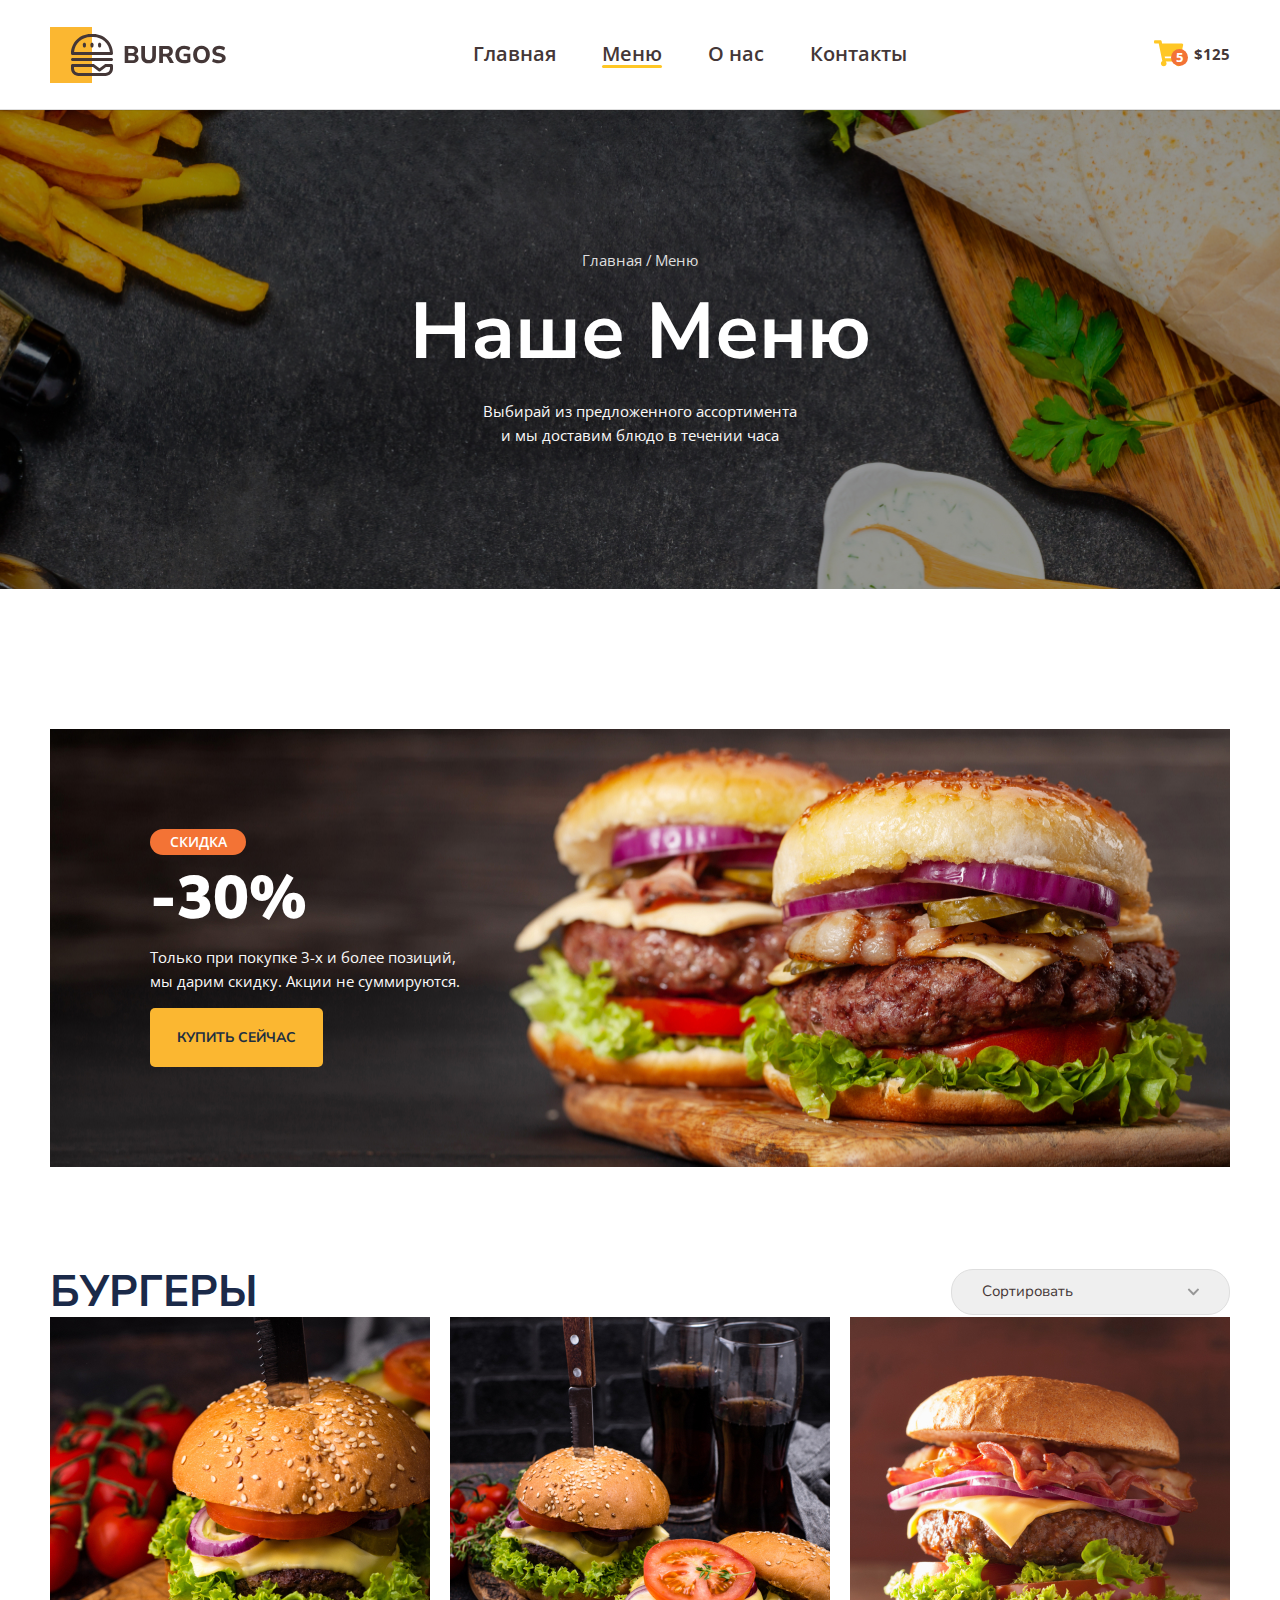
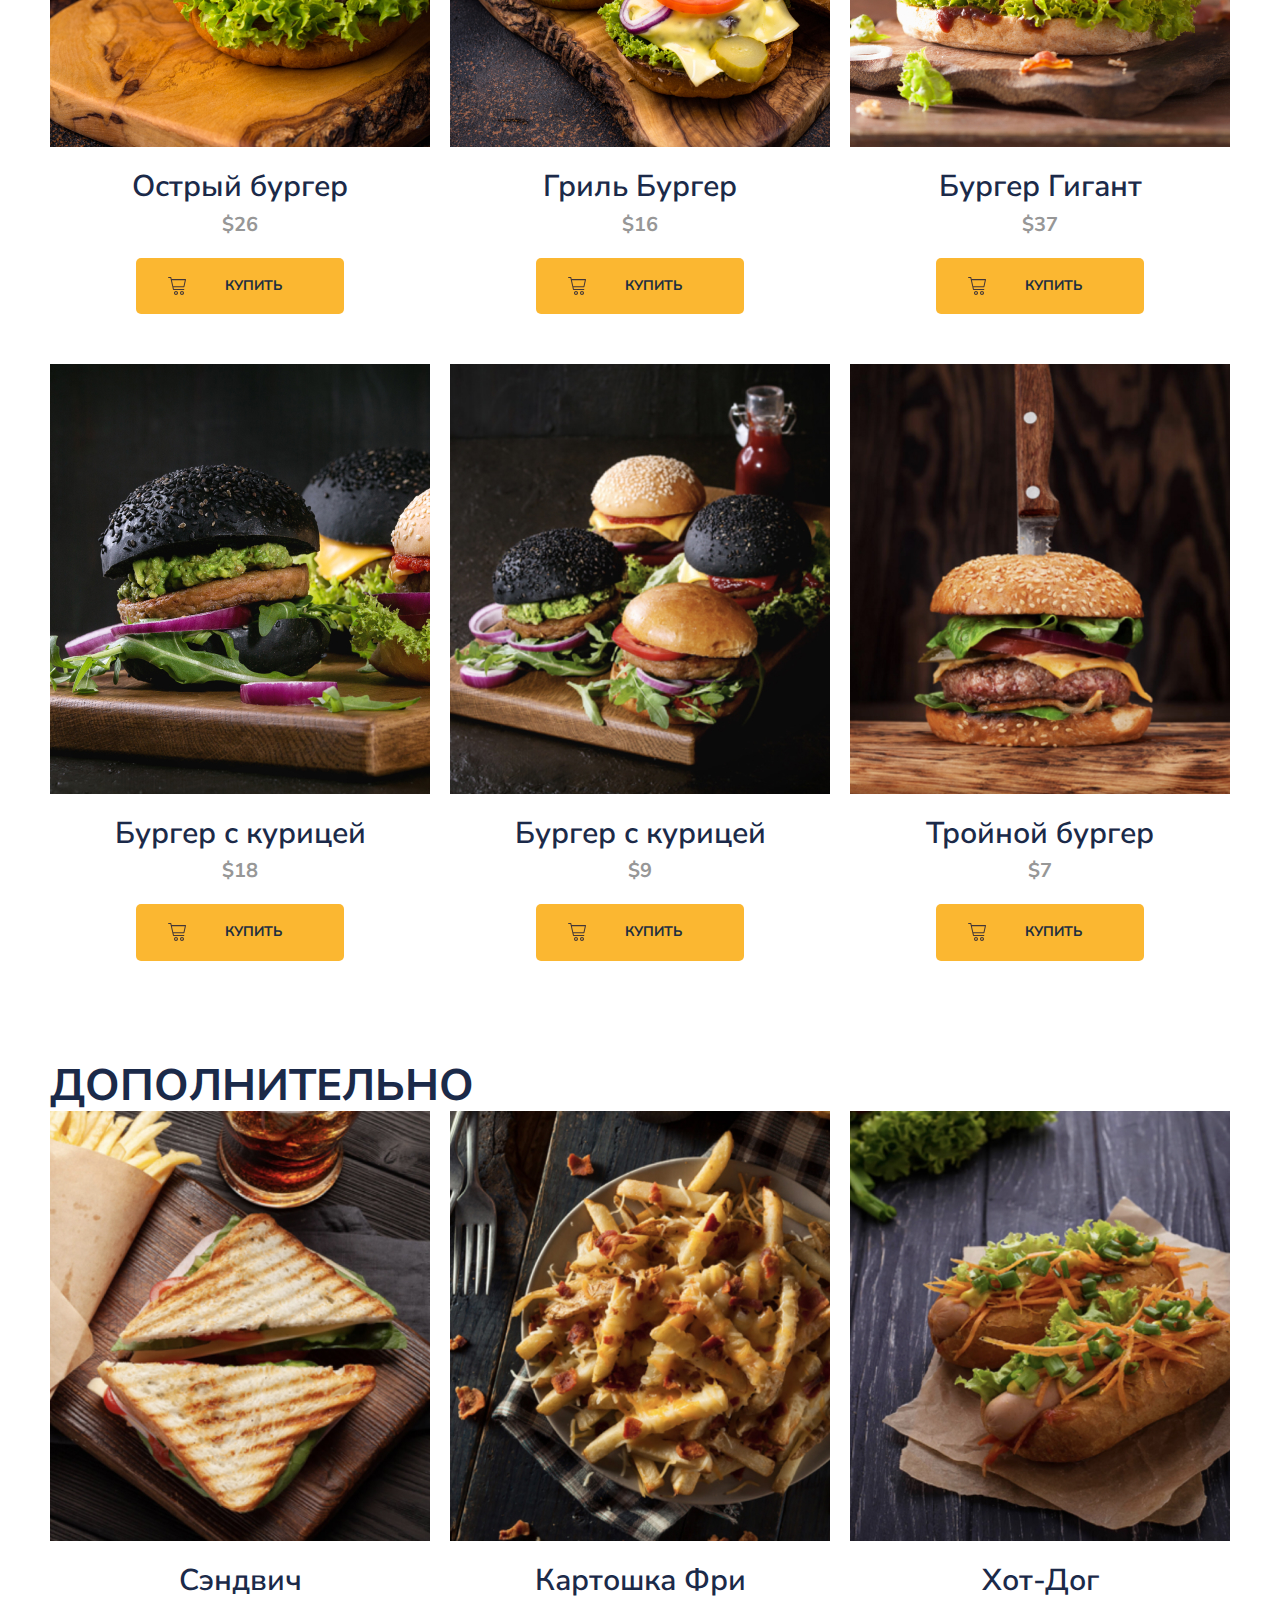
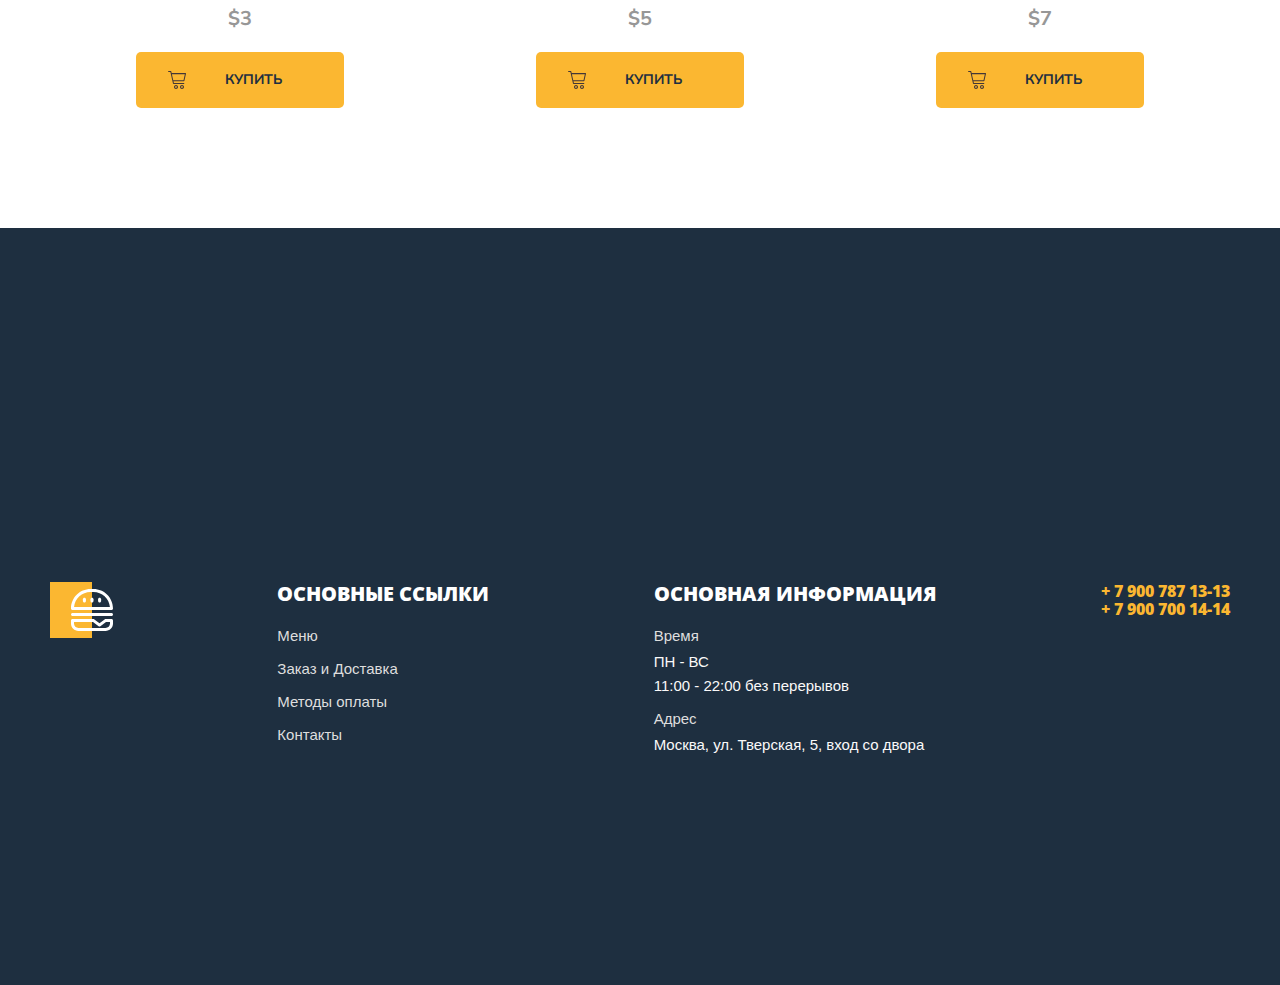
==== index.html @ e23ac965 "1" ====
<!DOCTYPE html>
<html lang="ru">
<head>
    <meta charset="UTF-8">
    <meta http-equiv="X-UA-Compatible" content="IE=edge">
    <meta name="viewport" content="width=kk, initial-scale=1.0">
        <title>Burger</title>
            <link rel="preconnect" href="https://fonts.googleapis.com">
            <link rel="preconnect" href="https://fonts.gstatic.com" crossorigin>
            <link href="https://fonts.googleapis.com/css2?family=Nunito+Sans:wght@600;700;800;900&family=Open+Sans:wght@400;600;700&display=swap" rel="stylesheet">
            <link rel="stylesheet" href="css/normalize.css">
            <link rel="stylesheet" href="css/main.css">
</head>
<body>
    <header>
        <div class="container">
            <div class="header">
                <a href="#" class="header-logo"></a>
                <nav>
                    <ul class="header-nav">
                        <li><a href="#">Главная</a></li>
                        <li><a href="#" class="active">Меню</a></li>
                        <li><a href="#">О нас</a></li>
                        <li><a href="#">Контакты</a></li>
                    </ul>
                </nav>
                <button type="button" class="button">
                    <span class="button-item">
                        <img src="img/cart.svg" alt="Корзина">
                        <span class="button-count">5</span>
                    </span>
                    <span class="button-text">$125</span>
                </button>
            </div>
        </div>
    </header>
    <div class="bg">
        <div class="container">
            <ul class="breadcrumbs">
                <li><a href="#">Главная</a></li>
                <li><a href="#">Меню</a></li>
             </ul>
             <h1 class="title">Наше Меню</h1>
             <p class="description">Выбирай из предложенного ассортимента и мы доставим блюдо в течении часа</p>
        </div>
    </div>
    <main>
        <div class="banner">
            <div class="container">
                <div class="banner-box">
                    <h2 class="banner-title"><span>скидка</span>
                        -30%</h2>
                    <P class=banner-text>Только при покупке 3-х и более позиций,<br> мы дарим скидку. Акции не суммируются.</P>
                    <a href="#" class=banner-link>купить сейчас</a>
                </div>
            </div>
        </div>
        <section class="menu">
            <div class="container">
                <div class="menu-header">
                    <h2 class="menu-title">Бургеры</h2>
                        <select class="menu-select">
                            <option value="">Сортировать</option>
                                <option value="up">По возрастанию</option>
                                    <option value="down">ПО убыванию</option>
                                                                      </select>
                 </div>    
                 <div class="menu-grid">
                     <div class="menu-grid-item">
                         <div class="menu-grid-cover">
                             <img src="img/menu/01.jpg" alt="Острый бургер">
                         </div>
                         <p class="menu-grid-title">Острый бургер</p>
                         <p class="menu-grid-price">$26</p>
                         <button type="button" class="menu-grid-btn">
                            <span class="menu-grid-icon"></span>
                            <span class="menu-grid-text">купить</span>
                         </button>
                     </div>
                     <div class="menu-grid-item">
                        <div class="menu-grid-cover">
                            <img src="img/menu/02.jpg" alt="Гриль Бургер">
                        </div>
                        <p class="menu-grid-title">Гриль Бургер</p>
                        <p class="menu-grid-price">$16</p>
                        <button type="button" class="menu-grid-btn">
                           <span class="menu-grid-icon"></span>
                           <span class="menu-grid-text">купить</span>
                        </button>
                    </div>
                    <div class="menu-grid-item">
                        <div class="menu-grid-cover">
                            <img src="img/menu/03.jpg" alt="Бургер Гигант">
                        </div>
                        <p class="menu-grid-title">Бургер Гигант</p>
                        <p class="menu-grid-price">$37</p>
                        <button type="button" class="menu-grid-btn">
                           <span class="menu-grid-icon"></span>
                           <span class="menu-grid-text">купить</span>
                        </button>
                    </div>
                    <div class="menu-grid-item">
                        <div class="menu-grid-cover">
                            <img src="img/menu/04.jpg" alt="Бургер с курицей">
                        </div>
                        <p class="menu-grid-title">Бургер с курицей</p>
                        <p class="menu-grid-price">$18</p>
                        <button type="button" class="menu-grid-btn">
                           <span class="menu-grid-icon"></span>
                           <span class="menu-grid-text">купить</span>
                        </button>
                    </div>
                    <div class="menu-grid-item">
                        <div class="menu-grid-cover">
                            <img src="img/menu/05.jpg" alt="Бургер с курицей">
                        </div>
                        <p class="menu-grid-title">Бургер с курицей</p>
                        <p class="menu-grid-price">$9</p>
                        <button type="button" class="menu-grid-btn">
                           <span class="menu-grid-icon"></span>
                           <span class="menu-grid-text">купить</span>
                        </button>
                    </div>
                    <div class="menu-grid-item">
                        <div class="menu-grid-cover">
                            <img src="img/menu/06.jpg" alt="Тройной бургер">
                        </div>
                        <p class="menu-grid-title">Тройной бургер</p>
                        <p class="menu-grid-price">$7</p>
                        <button type="button" class="menu-grid-btn">
                           <span class="menu-grid-icon"></span>
                           <span class="menu-grid-text">купить</span>
                        </button>
                    </div>
                 </div>
                 <div class="menu-header">
                    <h2 class="menu-title">Дополнительно</h2>
                 </div>    
                 <div class="menu-grid">
                    <div class="menu-grid-item">
                        <div class="menu-grid-cover">
                            <img src="img/menu/07.jpg" alt="Сэндвич">
                        </div>
                        <p class="menu-grid-title">Сэндвич</p>
                        <p class="menu-grid-price">$3</p>
                        <button type="button" class="menu-grid-btn">
                           <span class="menu-grid-icon"></span>
                           <span class="menu-grid-text">купить</span>
                        </button>
                    </div>
                    <div class="menu-grid-item">
                        <div class="menu-grid-cover">
                            <img src="img/menu/08.jpg" alt="Картошка Фри">
                        </div>
                        <p class="menu-grid-title">Картошка Фри</p>
                        <p class="menu-grid-price">$5</p>
                        <button type="button" class="menu-grid-btn">
                           <span class="menu-grid-icon"></span>
                           <span class="menu-grid-text">купить</span>
                        </button>
                    </div>
                    <div class="menu-grid-item">
                        <div class="menu-grid-cover">
                            <img src="img/menu/09.jpg" alt="Хот-Дог">
                        </div>
                        <p class="menu-grid-title">Хот-Дог</p>
                        <p class="menu-grid-price">$7</p>
                        <button type="button" class="menu-grid-btn">
                           <span class="menu-grid-icon"></span>
                           <span class="menu-grid-text">купить</span>
                        </button>
                    </div>
                 </div>
            </div>
        </section>
    </main>
    <footer class="footer">
        <div class="footer">
            <div class="container">
                <div class="footer-box">
                    <div class="item">
                        <img class="logo" src="img/logo-footer.svg" alt="Logo">
                    </div>
                    <div class="footer-item">
                        <h2>основные ссылки</h2>
                        <ul class="footer-list">
                            <li><a href="">Меню</a></li>
                            <li><a href="">Заказ и Доставка</a></li>
                            <li><a href="">Методы оплаты</a></li>
                            <li><a href="">Контакты</a></li>
                        </ul>
                    </div>
                    <div class="footer-item">
                       <h2>основная информация</h2>
                       <ul  class="footer-list">
                           <li>
                               <span>Время</span>
                                 ПН - ВС <br>
                                 11:00 - 22:00 без перерывов
                           </li>
                           <li>
                               <span>Адрес</span>
                               Москва, ул. Тверская, 5, вход со двора
                           </li>
                       </ul>
                   </div>
                   <div class="footer-tel">
                       <ul  class="footer-list">
                           <li>+ 7 900 787 13-13</li>
                           <li>+ 7 900 700 14-14</li>
                       </ul>
                   </div>
                </div>
                
           </div>
        </div>
    </footer>
   
</body>
</html>
---- css/main.css ----
body{
    font-family: 'Nunito Sans', sans-serif;
}
.container{
    max-width: 1180px;
    margin: 0 auto;
    padding-left: 15px;
    padding-right: 15px;
}
header{
    border-bottom: 1px solid #DEDEDE;
}
.header{
    font-family: 'Open Sans', sans-serif;
    display: flex;
    align-items: center;
    justify-content: space-between;
    padding-top: 26px;
    padding-bottom: 25px;
}   
.header-logo{
    display: block;
    background-image: url(../img/logo.svg);
    width: 176px;
    height: 56px;
    background-repeat: no-repeat;
    background-size: cover;
}
.header-nav{
    list-style-type: none;
    display: flex;
    padding-left: 0;
    gap: 46px;
}
.header-nav a{
    font-size: 20px;
    font-weight: 600;
    text-align: left;
    color: #443737;
    text-decoration: none;
}
.header-nav a:hover{
    color: #FFC725;
}
.header-nav a::after{
    content:'';
    width: 100%;
    height: 3px;
    border-radius: 1.5px;
    background-color:transparent;
    display: block;
}
.header-nav a.active::after{
    background-color:#FFC725;
}
.button{
    display: flex;
    align-items: center;    
    background-color: transparent;
    border: none;
    padding: 0;
    gap: 10px;
    cursor: pointer;
}
.button-item{
    position: relative;
}
.button-count{
    font-weight: 700;
    font-size: 13px;
    color: #FFFFFF;
    background-color:#F37335;  
    border-radius: 100%;
    position: absolute;
    width: 17px;
    height: 17px;
    text-align: center;
    line-height: 1.3;
    bottom: 4px;
    right: -4px;
}
.button-text{
    color: #443737;
    font-weight: 700;
    font-size: 15px;
}
.bg{
    text-align: center;
    color: #FFFFFF;
    background-image: url(../img/bg.jpg);
    background-size: cover;
    background-position: center center;
    padding: 142px 0;
    margin-bottom: 140px;
}
.breadcrumbs{
    padding-left: 0;
    margin-top: 0;
    list-style-type: none;
    display: flex;
    justify-content: center;
    gap: 7px;
}
.breadcrumbs a{
    color: #DEDEDE;
    font-size: 15px;
    font-family: 'Open Sans', sans-serif;
    text-decoration: none;
}
.breadcrumbs a:hover{
    color: #FFC725;
}
.breadcrumbs a::before{
    content: '/';
    position: relative;
    left: -3px;
    pointer-events: none;
    
}
.breadcrumbs a:hover::before{
    color: #DEDEDE;
}
.breadcrumbs li:first-child a::before{
    display: none;
}
.title{
    font-weight: 700;
    font-size: 79px;
    margin-top: 17px;
    margin-bottom: 21px;
}
.description{
    font-family: 'Open Sans', sans-serif;
    font-family: Open Sans;
    font-size: 15px;
    font-weight: 400;
    line-height: 1.6;
    color:#FAF9F9;
    max-width: 320px;
    margin: 0 auto;
}
.banner-box{
    background-image: url(../img/banner.jpg);
    background-repeat: no-repeat;
    background-size: cover;
    background-position: center center;
    text-align: left;
    padding: 100px 100px 120px;
    margin-bottom: 100px;
}
.banner-title span{
    font-size: 14px;
    font-weight: 600;
    text-transform: uppercase;
    font-family: 'Open Sans', sans-serif;
    background-color:#F37335;
    border-radius: 14px;
    text-align: center;
    padding: 5px 0px;
    display: block;
    max-width: 96px;
    text-align: center;
    margin-bottom: 9px;
}
.banner-title{
    color:#FFFFFF;
    font-weight: 900;
    font-size: 60px;
    margin-top: 0px;
    margin-bottom: 12px;
}
.banner-text{
    color:#FAF9F9;
    font-family: 'Open Sans', sans-serif;
    font-weight: 400px;
    font-size: 15px;
    line-height:1.6;
    margin-top: 0px;
    margin-bottom:35px;
}
.banner-link{
    color:#1E2F40;
    background-color:#FBB731;
    text-decoration: none;
    font-size: 14px;
    font-weight: 700;
    border-radius: 5px;
    padding: 20px 27px;
    text-transform: uppercase;
}
.menu-header{
    display: flex;
    align-items: center;
    justify-content: space-between;
}
.menu-title{
    font-family: Nunito Sans;
    font-size: 44px;
    font-weight: 700;
    text-transform: uppercase;
    color:#1B2A49;
    margin: 0;
}
.menu-select{
    border: 1px solid #DEDEDE;
    padding: 13px 30px;
    border-radius: 22px;
    color: #443737;
    font-size: 15px;
    appearance: none;
    flex-basis: 279px;
    background-image: url(../img/chevron-down.svg);
    background-size: 12.79px 7.75px;
    background-repeat: no-repeat;
    background-position: 89% center;
}
.menu-grid{
    display: grid;
    grid-template-columns: repeat(3,1fr);
    gap: 50px 20px;
    text-align: center;
    margin-bottom: 100px;
}
.menu-grid-cover{
    width: 100%;
    height: 430px;
    position: relative;
    overflow: hidden;
    margin-bottom: 23px;
}
.menu-grid-cover img{
    position: absolute;
    left: 50%;
    top: 50%;
    transform: translate(-50%,-50%);
    object-fit: cover;
    width: 100%;
    height: 430px;
}
.menu-grid-title{
    color:#1B2A49;
    font-size: 30px;
    font-weight: 600;
    text-align: center;
    margin: 0;
}
.menu-grid-price{
    color:#979797;
    font-size: 20px;
    font-weight: 700;
   margin-top: 8px;
   margin-bottom: 22px;
}
.menu-grid-btn{
    background-color: #FBB731;
    border-radius: 5px;
    padding: 10px 32px;
    border: none;
    display: flex;
    align-items: center;
    justify-content: center;
    margin: 0 auto;
    gap: 9px;
}
.menu-grid-icon{
    background-image: url(../img/cart-menu.svg);
    display: block;
    background-size: cover;
    background-repeat: no-repeat;
    width: 18px;
    height: 18px;    
}
.menu-grid-text{
    color: #1E2F40;
    font-size: 14px;
    font-weight: 700;
    text-transform: uppercase;
    padding: 10px 30px 10px 30px;
}
.footer{
    font-family: 'Open Sans', sans-serif;
    background: #1E2F40;
    color: #FFFFFF;
    padding-top: 117px;
    padding-bottom: 106px;
    margin-top: 120px;
}
.footer-box{
    display: flex;
    justify-content: space-between;
}
.logo{
    height: 56px;
    width: 63px;
}
.footer-item{
    flex:0 0 auto;
}
.footer-item h2{
    font-size: 20px;
    font-weight: 800;
    text-transform: uppercase;
    margin-bottom: 19px;
    margin-top: 0%;
}
.footer-item ul,
.footer-tel ul{
    list-style-type: none;
}
.footer-item li{
    margin-bottom: 9px;
    font-family: 'Lato', sans-serif;
    font-size: 15px;
    color:#FAF9F9;
    font-weight: 700px;
    line-height: 24px;
}
.footer-item a{
    color: #DEDEDE;
    text-decoration: none;
    font-weight: 400;
}
.footer-item span{
    color: #DEDEDE;
    display: block;
    font-weight: 400;
    margin-bottom: 2px;
}
.footer-tel ul{
    color: #FBB731;
    font-size: 2 0px;
    font-weight: 900;
    margin-top: 0%;
}
.footer-tel.li{
    margin-bottom: 12px;
}
.footer-list{
    padding: 0;
}
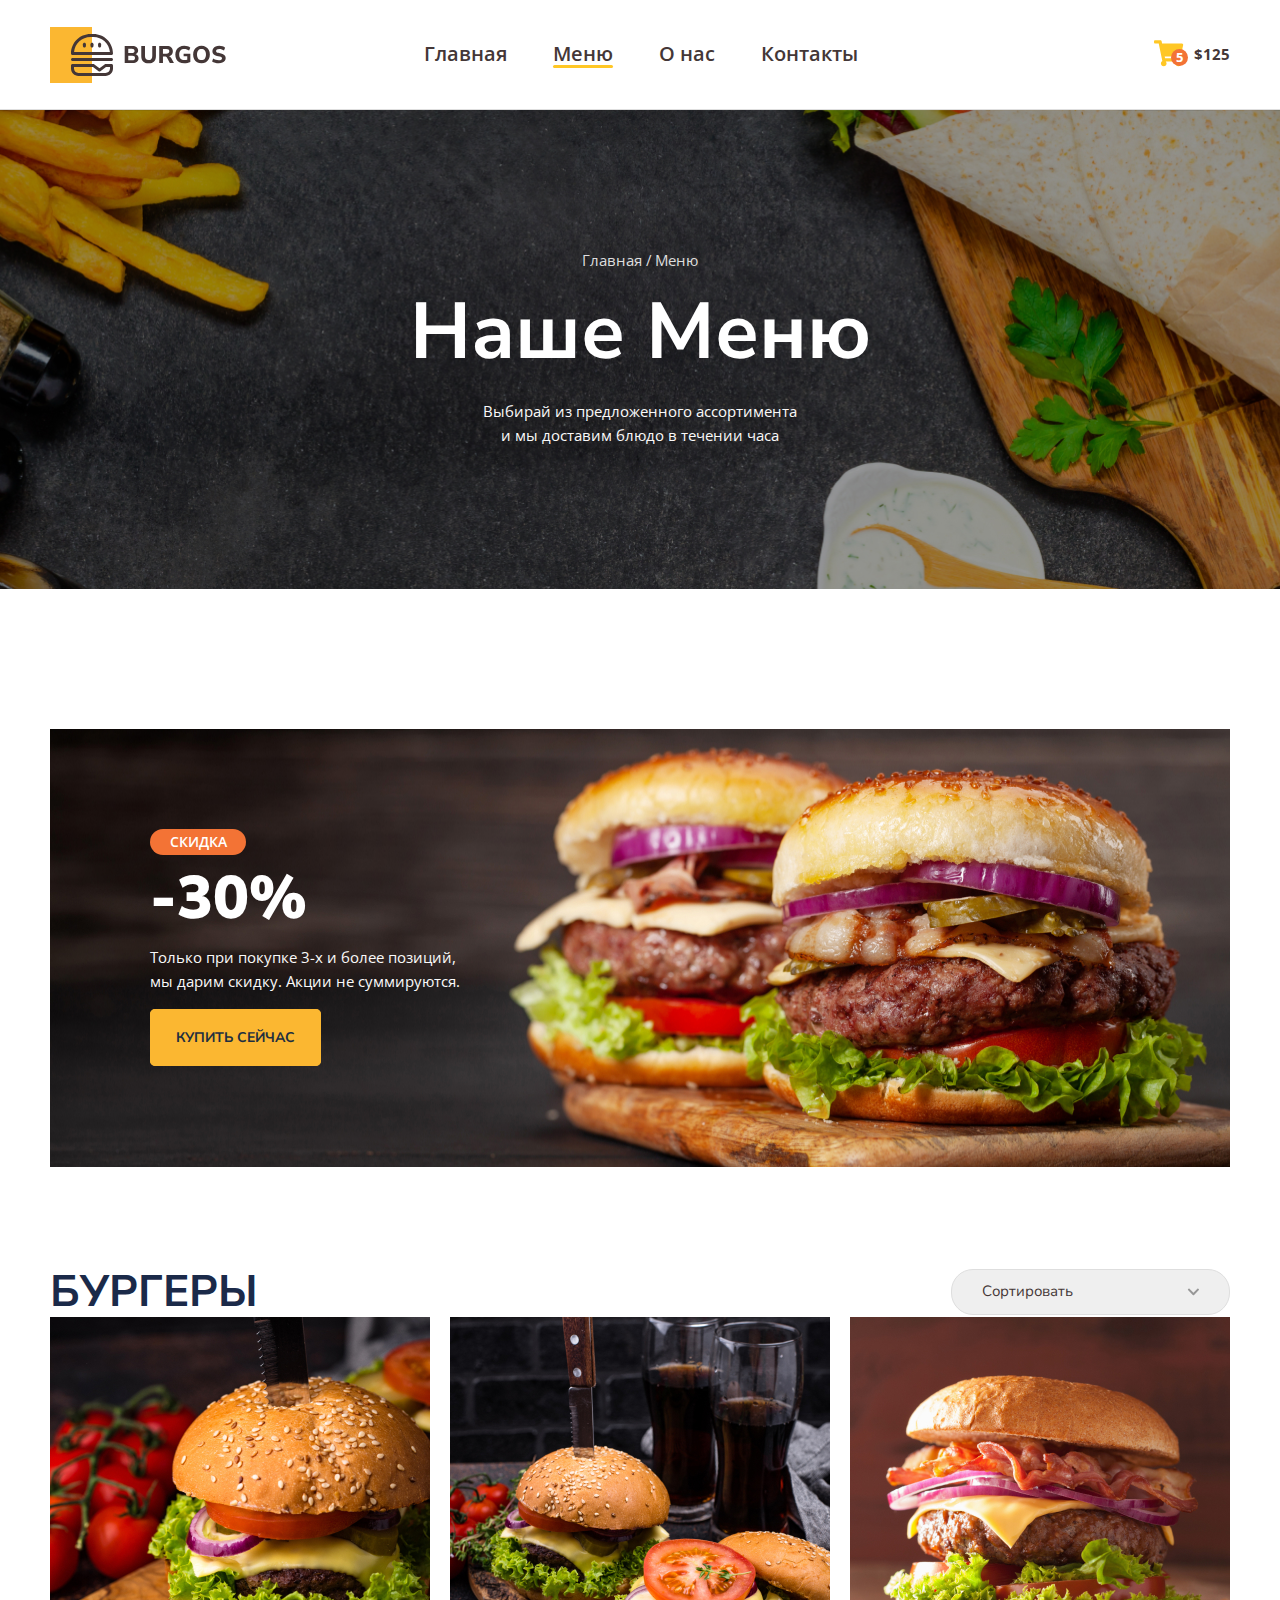
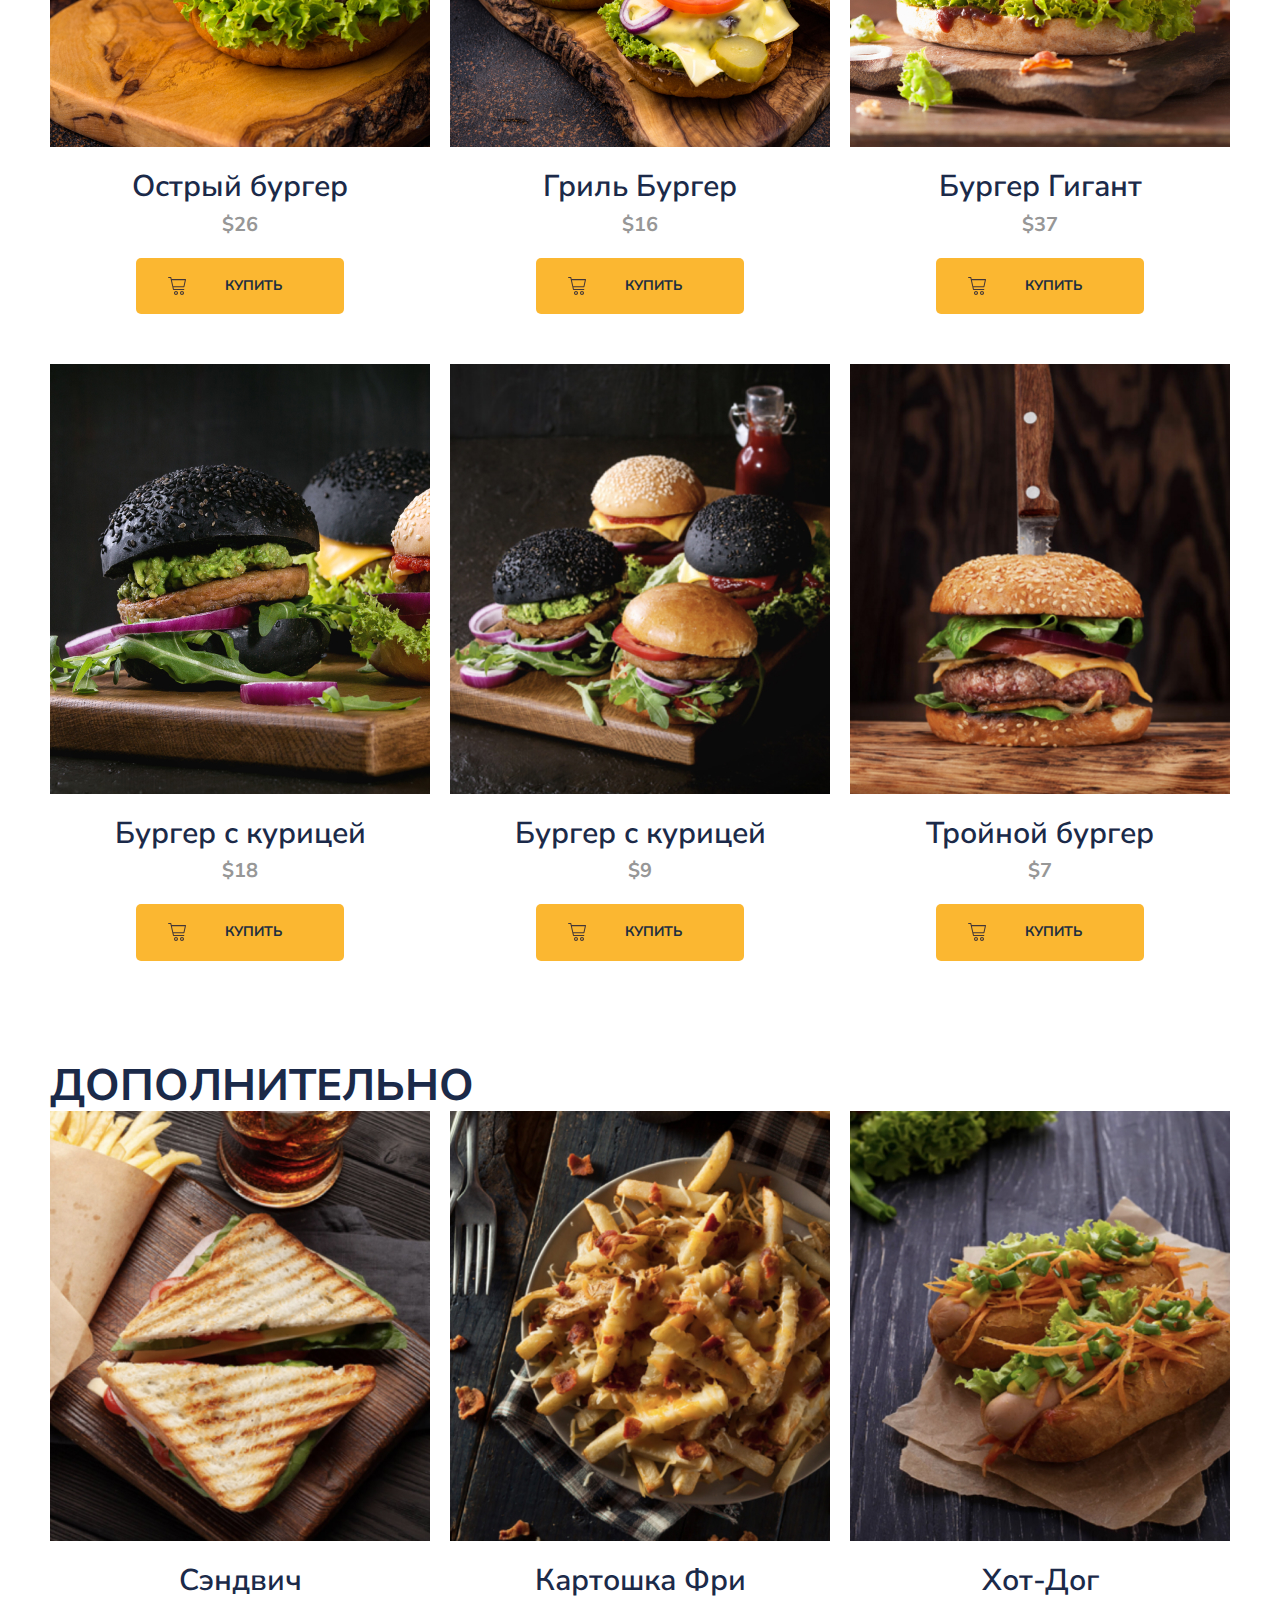
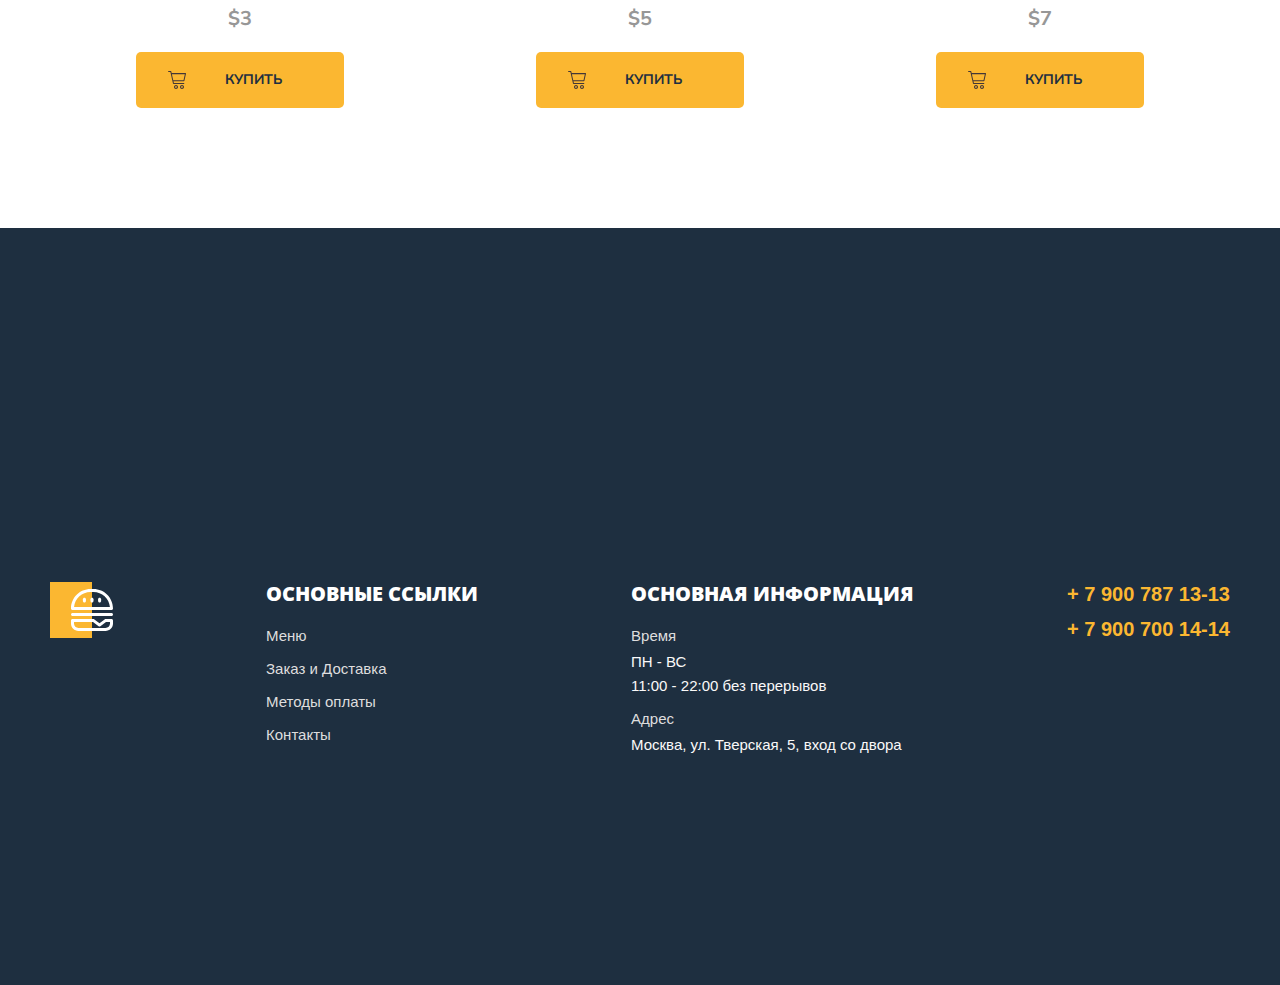
==== commit 0a4b0260: "add style" ====
--- a/index.html
+++ b/index.html
@@ -15,15 +15,17 @@
     <header>
         <div class="container">
             <div class="header">
-                <a href="#" class="header-logo"></a>
-                <nav>
-                    <ul class="header-nav">
-                        <li><a href="#">Главная</a></li>
-                        <li><a href="#" class="active">Меню</a></li>
-                        <li><a href="#">О нас</a></li>
-                        <li><a href="#">Контакты</a></li>
-                    </ul>
-                </nav>
+                <div class="header-item">
+                    <a href="#" class="header-logo"></a>
+                    <nav>
+                        <ul class="header-nav">
+                            <li><a href="#">Главная</a></li>
+                            <li><a href="#" class="active">Меню</a></li>
+                            <li><a href="#">О нас</a></li>
+                            <li><a href="#">Контакты</a></li>
+                        </ul>
+                    </nav>
+                </div>
                 <button type="button" class="button">
                     <span class="button-item">
                         <img src="img/cart.svg" alt="Корзина">
@@ -179,7 +181,7 @@
             <div class="container">
                 <div class="footer-box">
                     <div class="item">
-                        <img class="logo" src="img/logo-footer.svg" alt="Logo">
+                        <img class="footer-logo" src="img/logo-footer.svg" alt="Logo">
                     </div>
                     <div class="footer-item">
                         <h2>основные ссылки</h2>
@@ -205,9 +207,9 @@
                        </ul>
                    </div>
                    <div class="footer-tel">
-                       <ul  class="footer-list">
-                           <li>+ 7 900 787 13-13</li>
-                           <li>+ 7 900 700 14-14</li>
+                       <ul  class="footer-list footer-list-tel">
+                           <li><a href="+ 79007871313">+ 7 900 787 13-13</a></li>
+                           <li><a href="+ 79007001414">+ 7 900 700 14-14</a></li>
                        </ul>
                    </div>
                 </div>
--- a/css/main.css
+++ b/css/main.css
@@ -18,6 +18,12 @@
     padding-top: 26px;
     padding-bottom: 25px;
 }   
+.header-item{
+    display: flex;
+    align-items: center;
+    justify-content: space-between;
+    flex-basis: 68.5%;
+}
 .header-logo{
     display: block;
     background-image: url(../img/logo.svg);
@@ -185,9 +191,15 @@
     font-size: 14px;
     font-weight: 700;
     border-radius: 5px;
-    padding: 20px 27px;
-    text-transform: uppercase;
-}
+    padding: 18px 25px;
+    text-transform: uppercase;
+    border: 1px solid #FBB731;
+}
+.banner-link:hover{
+    background-color: transparent;
+    color: #FBB731;
+}
+
 .menu-header{
     display: flex;
     align-items: center;
@@ -262,6 +274,10 @@
     margin: 0 auto;
     gap: 9px;
 }
+.menu-grid-btn:hover{
+    background-color: #F37335;
+    cursor: pointer;
+}
 .menu-grid-icon{
     background-image: url(../img/cart-menu.svg);
     display: block;
@@ -289,7 +305,7 @@
     display: flex;
     justify-content: space-between;
 }
-.logo{
+.footer-logo{
     height: 56px;
     width: 63px;
 }
@@ -303,11 +319,7 @@
     margin-bottom: 19px;
     margin-top: 0%;
 }
-.footer-item ul,
-.footer-tel ul{
-    list-style-type: none;
-}
-.footer-item li{
+.footer-list li{
     margin-bottom: 9px;
     font-family: 'Lato', sans-serif;
     font-size: 15px;
@@ -315,26 +327,35 @@
     font-weight: 700px;
     line-height: 24px;
 }
-.footer-item a{
+.footer-list a{
     color: #DEDEDE;
     text-decoration: none;
     font-weight: 400;
 }
+.footer-list a:hover{
+    color: #FBB731;
+}
 .footer-item span{
     color: #DEDEDE;
     display: block;
     font-weight: 400;
     margin-bottom: 2px;
 }
-.footer-tel ul{
+.footer-list-tel{
+    margin-top: 0%;
+}
+.footer-list-tel.li{
+    margin-bottom: 12px;
+}
+.footer-list-tel a{
     color: #FBB731;
-    font-size: 2 0px;
+    font-size: 20px;
     font-weight: 900;
-    margin-top: 0%;
-}
-.footer-tel.li{
-    margin-bottom: 12px;
+}
+.footer-list-tel a:hover{
+    color: #FFFFFF;
 }
 .footer-list{
-    padding: 0;
+    padding-left: 0;
+    list-style: none;
 }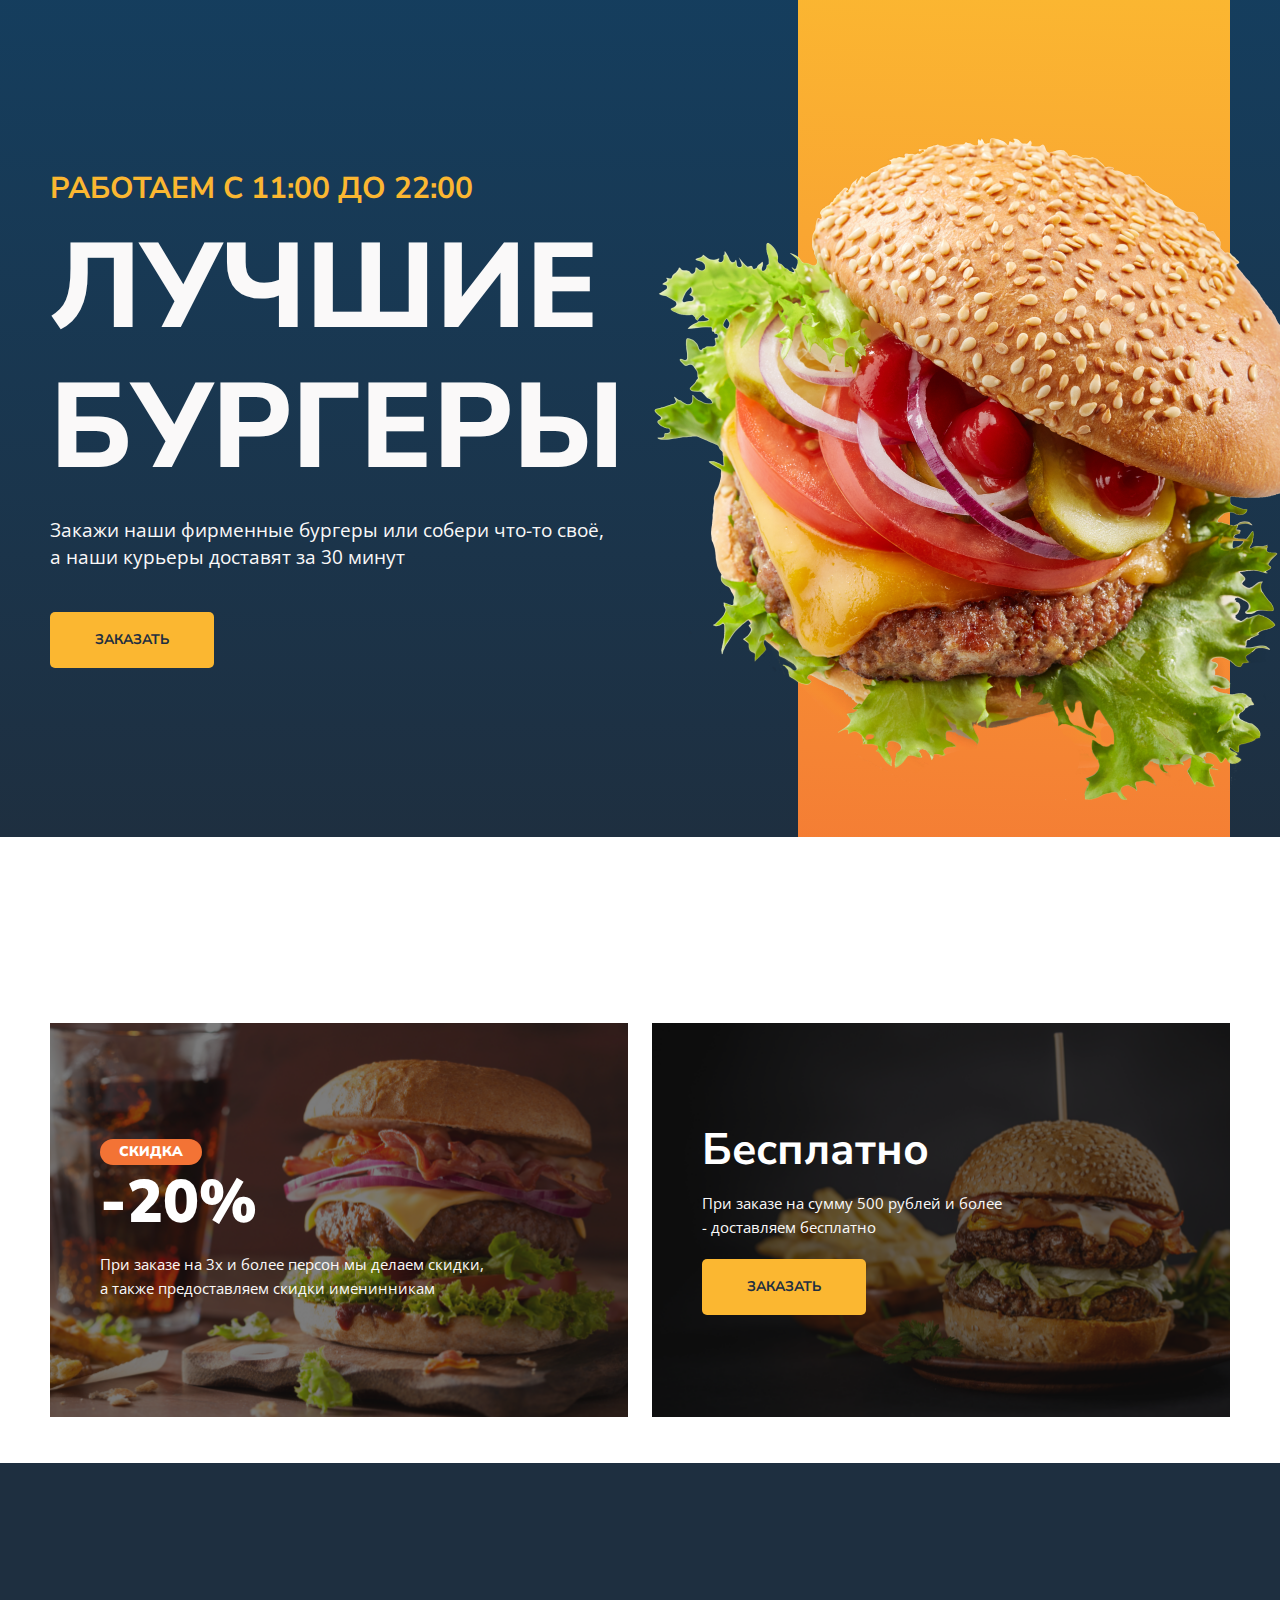
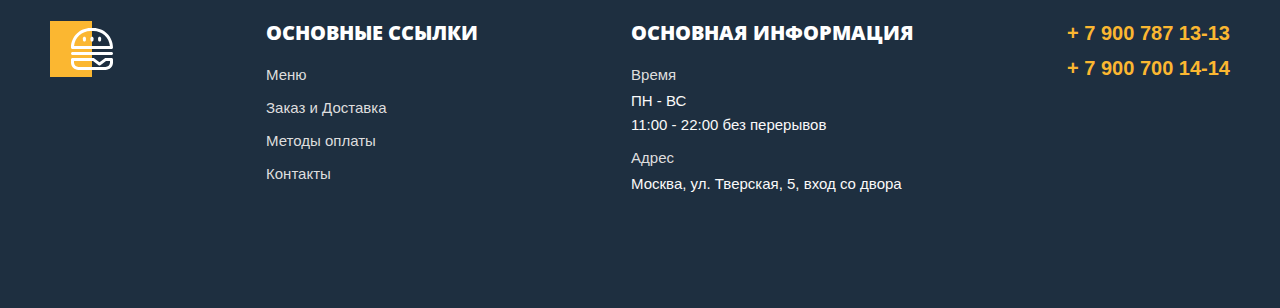
==== commit 2f437d96: "add main page" ====
--- a/index.html
+++ b/index.html
@@ -3,220 +3,85 @@
 <head>
     <meta charset="UTF-8">
     <meta http-equiv="X-UA-Compatible" content="IE=edge">
-    <meta name="viewport" content="width=kk, initial-scale=1.0">
-        <title>Burger</title>
-            <link rel="preconnect" href="https://fonts.googleapis.com">
-            <link rel="preconnect" href="https://fonts.gstatic.com" crossorigin>
-            <link href="https://fonts.googleapis.com/css2?family=Nunito+Sans:wght@600;700;800;900&family=Open+Sans:wght@400;600;700&display=swap" rel="stylesheet">
-            <link rel="stylesheet" href="css/normalize.css">
-            <link rel="stylesheet" href="css/main.css">
+    <meta name="viewport" content="width=device-width, initial-scale=1.0">
+    <title>Document</title>
+    <link rel="preconnect" href="https://fonts.googleapis.com">
+    <link rel="preconnect" href="https://fonts.gstatic.com" crossorigin>
+    <link href="https://fonts.googleapis.com/css2?family=Nunito+Sans:wght@600;700;800;900&family=Open+Sans:wght@400;600;700&display=swap" rel="stylesheet">
+    <link rel="stylesheet" href="css/normalize.css">
+    <link rel="stylesheet" href="css/main.css">
 </head>
 <body>
-    <header>
+ <div class="main">
+     <div class="wrapper">
+         <div class="content">
+             <h1 class="content-title">
+                 <span>работаем с 11:00 до 22:00</span>
+                 Лучшие бургеры
+            </h1>
+            <p class="content-text">Закажи наши фирменные бургеры или собери что-то своё,<br>а&nbsp;наши курьеры доставят за&nbsp;30&nbsp;минут</p>
+            <a class="content-link" href="menu.html">заказать</a>
+         </div>
+         <div class="visual">
+             <div class="visual-bg"></div>
+             <img src="img/burger.png" alt="burger">
+         </div>
+     </div>
+ </div>
+ <div class="promo">
+     <div class="wrapper">
+         <div class="promo-left">
+             <p class="sale">Скидка</p>
+             <p class="cost">-20%</p>
+             <p class="promo-description">При заказе на 3х и более персон мы делаем скидки,<br>а также предоставляем скидки именинникам</p>
+         </div>
+         <div class="promo-right">
+             <p class="free">Бесплатно</p>
+             <p class="promo-description">При заказе на сумму 500 рублей и более<br>- доставляем бесплатно</p>
+             <a href="menu.html">заказать</a>
+         </div>
+     </div>
+ </div>
+ <footer class="footer">
+    <div class="footer">
         <div class="container">
-            <div class="header">
-                <div class="header-item">
-                    <a href="#" class="header-logo"></a>
-                    <nav>
-                        <ul class="header-nav">
-                            <li><a href="#">Главная</a></li>
-                            <li><a href="#" class="active">Меню</a></li>
-                            <li><a href="#">О нас</a></li>
-                            <li><a href="#">Контакты</a></li>
-                        </ul>
-                    </nav>
+            <div class="footer-box">
+                <div class="item">
+                    <img class="footer-logo" src="img/logo-footer.svg" alt="Logo">
                 </div>
-                <button type="button" class="button">
-                    <span class="button-item">
-                        <img src="img/cart.svg" alt="Корзина">
-                        <span class="button-count">5</span>
-                    </span>
-                    <span class="button-text">$125</span>
-                </button>
+                <div class="footer-item">
+                    <h2>основные ссылки</h2>
+                    <ul class="footer-list">
+                        <li><a href="menu.html">Меню</a></li>
+                        <li><a href="#">Заказ и Доставка</a></li>
+                        <li><a href="#">Методы оплаты</a></li>
+                        <li><a href="#">Контакты</a></li>
+                    </ul>
+                </div>
+                <div class="footer-item">
+                   <h2>основная информация</h2>
+                   <ul  class="footer-list">
+                       <li>
+                           <span>Время</span>
+                             ПН - ВС <br>
+                             11:00 - 22:00 без перерывов
+                       </li>
+                       <li>
+                           <span>Адрес</span>
+                           Москва, ул. Тверская, 5, вход со двора
+                       </li>
+                   </ul>
+               </div>
+               <div class="footer-tel">
+                   <ul  class="footer-list footer-list-tel">
+                       <li><a href="+ 79007871313">+ 7 900 787 13-13</a></li>
+                       <li><a href="+ 79007001414">+ 7 900 700 14-14</a></li>
+                   </ul>
+               </div>
             </div>
-        </div>
-    </header>
-    <div class="bg">
-        <div class="container">
-            <ul class="breadcrumbs">
-                <li><a href="#">Главная</a></li>
-                <li><a href="#">Меню</a></li>
-             </ul>
-             <h1 class="title">Наше Меню</h1>
-             <p class="description">Выбирай из предложенного ассортимента и мы доставим блюдо в течении часа</p>
-        </div>
+            
+       </div>
     </div>
-    <main>
-        <div class="banner">
-            <div class="container">
-                <div class="banner-box">
-                    <h2 class="banner-title"><span>скидка</span>
-                        -30%</h2>
-                    <P class=banner-text>Только при покупке 3-х и более позиций,<br> мы дарим скидку. Акции не суммируются.</P>
-                    <a href="#" class=banner-link>купить сейчас</a>
-                </div>
-            </div>
-        </div>
-        <section class="menu">
-            <div class="container">
-                <div class="menu-header">
-                    <h2 class="menu-title">Бургеры</h2>
-                        <select class="menu-select">
-                            <option value="">Сортировать</option>
-                                <option value="up">По возрастанию</option>
-                                    <option value="down">ПО убыванию</option>
-                                                                      </select>
-                 </div>    
-                 <div class="menu-grid">
-                     <div class="menu-grid-item">
-                         <div class="menu-grid-cover">
-                             <img src="img/menu/01.jpg" alt="Острый бургер">
-                         </div>
-                         <p class="menu-grid-title">Острый бургер</p>
-                         <p class="menu-grid-price">$26</p>
-                         <button type="button" class="menu-grid-btn">
-                            <span class="menu-grid-icon"></span>
-                            <span class="menu-grid-text">купить</span>
-                         </button>
-                     </div>
-                     <div class="menu-grid-item">
-                        <div class="menu-grid-cover">
-                            <img src="img/menu/02.jpg" alt="Гриль Бургер">
-                        </div>
-                        <p class="menu-grid-title">Гриль Бургер</p>
-                        <p class="menu-grid-price">$16</p>
-                        <button type="button" class="menu-grid-btn">
-                           <span class="menu-grid-icon"></span>
-                           <span class="menu-grid-text">купить</span>
-                        </button>
-                    </div>
-                    <div class="menu-grid-item">
-                        <div class="menu-grid-cover">
-                            <img src="img/menu/03.jpg" alt="Бургер Гигант">
-                        </div>
-                        <p class="menu-grid-title">Бургер Гигант</p>
-                        <p class="menu-grid-price">$37</p>
-                        <button type="button" class="menu-grid-btn">
-                           <span class="menu-grid-icon"></span>
-                           <span class="menu-grid-text">купить</span>
-                        </button>
-                    </div>
-                    <div class="menu-grid-item">
-                        <div class="menu-grid-cover">
-                            <img src="img/menu/04.jpg" alt="Бургер с курицей">
-                        </div>
-                        <p class="menu-grid-title">Бургер с курицей</p>
-                        <p class="menu-grid-price">$18</p>
-                        <button type="button" class="menu-grid-btn">
-                           <span class="menu-grid-icon"></span>
-                           <span class="menu-grid-text">купить</span>
-                        </button>
-                    </div>
-                    <div class="menu-grid-item">
-                        <div class="menu-grid-cover">
-                            <img src="img/menu/05.jpg" alt="Бургер с курицей">
-                        </div>
-                        <p class="menu-grid-title">Бургер с курицей</p>
-                        <p class="menu-grid-price">$9</p>
-                        <button type="button" class="menu-grid-btn">
-                           <span class="menu-grid-icon"></span>
-                           <span class="menu-grid-text">купить</span>
-                        </button>
-                    </div>
-                    <div class="menu-grid-item">
-                        <div class="menu-grid-cover">
-                            <img src="img/menu/06.jpg" alt="Тройной бургер">
-                        </div>
-                        <p class="menu-grid-title">Тройной бургер</p>
-                        <p class="menu-grid-price">$7</p>
-                        <button type="button" class="menu-grid-btn">
-                           <span class="menu-grid-icon"></span>
-                           <span class="menu-grid-text">купить</span>
-                        </button>
-                    </div>
-                 </div>
-                 <div class="menu-header">
-                    <h2 class="menu-title">Дополнительно</h2>
-                 </div>    
-                 <div class="menu-grid">
-                    <div class="menu-grid-item">
-                        <div class="menu-grid-cover">
-                            <img src="img/menu/07.jpg" alt="Сэндвич">
-                        </div>
-                        <p class="menu-grid-title">Сэндвич</p>
-                        <p class="menu-grid-price">$3</p>
-                        <button type="button" class="menu-grid-btn">
-                           <span class="menu-grid-icon"></span>
-                           <span class="menu-grid-text">купить</span>
-                        </button>
-                    </div>
-                    <div class="menu-grid-item">
-                        <div class="menu-grid-cover">
-                            <img src="img/menu/08.jpg" alt="Картошка Фри">
-                        </div>
-                        <p class="menu-grid-title">Картошка Фри</p>
-                        <p class="menu-grid-price">$5</p>
-                        <button type="button" class="menu-grid-btn">
-                           <span class="menu-grid-icon"></span>
-                           <span class="menu-grid-text">купить</span>
-                        </button>
-                    </div>
-                    <div class="menu-grid-item">
-                        <div class="menu-grid-cover">
-                            <img src="img/menu/09.jpg" alt="Хот-Дог">
-                        </div>
-                        <p class="menu-grid-title">Хот-Дог</p>
-                        <p class="menu-grid-price">$7</p>
-                        <button type="button" class="menu-grid-btn">
-                           <span class="menu-grid-icon"></span>
-                           <span class="menu-grid-text">купить</span>
-                        </button>
-                    </div>
-                 </div>
-            </div>
-        </section>
-    </main>
-    <footer class="footer">
-        <div class="footer">
-            <div class="container">
-                <div class="footer-box">
-                    <div class="item">
-                        <img class="footer-logo" src="img/logo-footer.svg" alt="Logo">
-                    </div>
-                    <div class="footer-item">
-                        <h2>основные ссылки</h2>
-                        <ul class="footer-list">
-                            <li><a href="">Меню</a></li>
-                            <li><a href="">Заказ и Доставка</a></li>
-                            <li><a href="">Методы оплаты</a></li>
-                            <li><a href="">Контакты</a></li>
-                        </ul>
-                    </div>
-                    <div class="footer-item">
-                       <h2>основная информация</h2>
-                       <ul  class="footer-list">
-                           <li>
-                               <span>Время</span>
-                                 ПН - ВС <br>
-                                 11:00 - 22:00 без перерывов
-                           </li>
-                           <li>
-                               <span>Адрес</span>
-                               Москва, ул. Тверская, 5, вход со двора
-                           </li>
-                       </ul>
-                   </div>
-                   <div class="footer-tel">
-                       <ul  class="footer-list footer-list-tel">
-                           <li><a href="+ 79007871313">+ 7 900 787 13-13</a></li>
-                           <li><a href="+ 79007001414">+ 7 900 700 14-14</a></li>
-                       </ul>
-                   </div>
-                </div>
-                
-           </div>
-        </div>
-    </footer>
-   
+</footer>
 </body>
 </html>--- a/css/main.css
+++ b/css/main.css
@@ -1,3 +1,4 @@
+/* Style menu */
 body{
     font-family: 'Nunito Sans', sans-serif;
 }
@@ -204,6 +205,7 @@
     display: flex;
     align-items: center;
     justify-content: space-between;
+    margin-bottom: 39px;
 }
 .menu-title{
     font-family: Nunito Sans;
@@ -231,7 +233,7 @@
     grid-template-columns: repeat(3,1fr);
     gap: 50px 20px;
     text-align: center;
-    margin-bottom: 100px;
+    margin-bottom: 98px;
 }
 .menu-grid-cover{
     width: 100%;
@@ -273,6 +275,8 @@
     justify-content: center;
     margin: 0 auto;
     gap: 9px;
+    height: 40px;
+    width: 152px;
 }
 .menu-grid-btn:hover{
     background-color: #F37335;
@@ -291,15 +295,13 @@
     font-size: 14px;
     font-weight: 700;
     text-transform: uppercase;
-    padding: 10px 30px 10px 30px;
 }
 .footer{
     font-family: 'Open Sans', sans-serif;
     background: #1E2F40;
     color: #FFFFFF;
-    padding-top: 117px;
-    padding-bottom: 106px;
-    margin-top: 120px;
+    padding-top: 79px;
+    padding-bottom: 48px;
 }
 .footer-box{
     display: flex;
@@ -358,4 +360,131 @@
 .footer-list{
     padding-left: 0;
     list-style: none;
+}
+/*Style index*/
+.main{
+    background: linear-gradient(180deg, #0C4C7B -100%, #1E2F40 100%);
+
+}
+.wrapper{
+    max-width: 1180px;
+    margin: 0 auto;
+    display: flex;
+    justify-content: space-between;
+}
+.content{
+    color:#FAF9F9;
+    flex:0 0 580px;
+    padding-top: 170px;
+    padding-bottom: 169px;
+}
+.content-title{
+    font-size: 120px;
+    font-weight: 800;
+    text-transform: uppercase;
+    line-height: 140px;
+    margin-top: 0;
+    margin-bottom: 0;
+}
+.content-title span{
+    color:#FBB731;
+    font-size: 30px;
+    font-weight: 700;
+    line-height: 38px;
+    display: block;
+    margin-bottom: 10px;
+}
+.content-text{
+    font-family: 'Open Sans', sans-serif;
+    font-size: 19px;
+    line-height: 1.4;
+    margin-bottom: 42px;
+}
+.content-link,
+.promo a{
+    color:#1E2F40;
+    background-color:#FBB731;
+    border-radius: 5px;
+    text-decoration: none;
+    padding: 20px 45px;
+    display: inline-block;
+    text-transform: uppercase;
+    font-size: 14px;
+    font-weight: 700;
+}
+.visual{
+    flex-grow: 1;
+    display: flex;
+    justify-content: flex-end;
+    position: relative;
+}
+.visual-bg{
+    height: 100%;
+    width: 432px;
+    background: linear-gradient(2.42deg, #F37335 -19.6%, #FBB731 100.79%, #FDC830 100.79%);
+}
+.main img{
+    width: 829px;
+    position: absolute;
+    right: -168px;
+}
+.promo{
+    padding-top: 186px;
+    padding-bottom: 46px;
+}
+.promo-left,
+.promo-right{
+    flex: 0 0 49%;
+    color: white;
+    box-sizing: border-box;
+    background-repeat: no-repeat;
+    background-size: cover;
+    background-position: center;
+}
+.promo-left{
+    background-image: url(../img/promo-left.png);
+    padding: 116px 50px;
+}    
+.promo-right{
+    background-image: url(../img/promo-right.png);
+    padding: 102px 50px;
+}  
+.sale{
+    font-size: 14px;
+    font-weight: 900;
+    background: #F37335;
+    padding: 5px 19px;
+    border-radius: 14px;
+    display: inline-block;
+    text-transform: uppercase;
+    margin-bottom: 3px;
+    margin-top: 0;
+}
+.cost{
+    font-size: 60px;
+    font-weight: 900;
+    margin-bottom: 8px;
+    margin-top: 0;
+}
+.promo-description{
+    font-size: 15px;
+    font-weight: 400;
+    font-family: 'Open Sans',sans-serif;
+    color: #FAF9F9;
+    line-height: 24px;
+    margin-bottom: 0;
+
+}
+.promo-left .promo-description{
+    max-width: 392px;
+}
+.promo-right .promo-description{
+    max-width: 300px;
+    margin-bottom: 20px;
+}
+.free{
+    font-size: 44px;
+    font-weight: 700;
+    margin-bottom: 10px;
+    margin-top: 0;
 }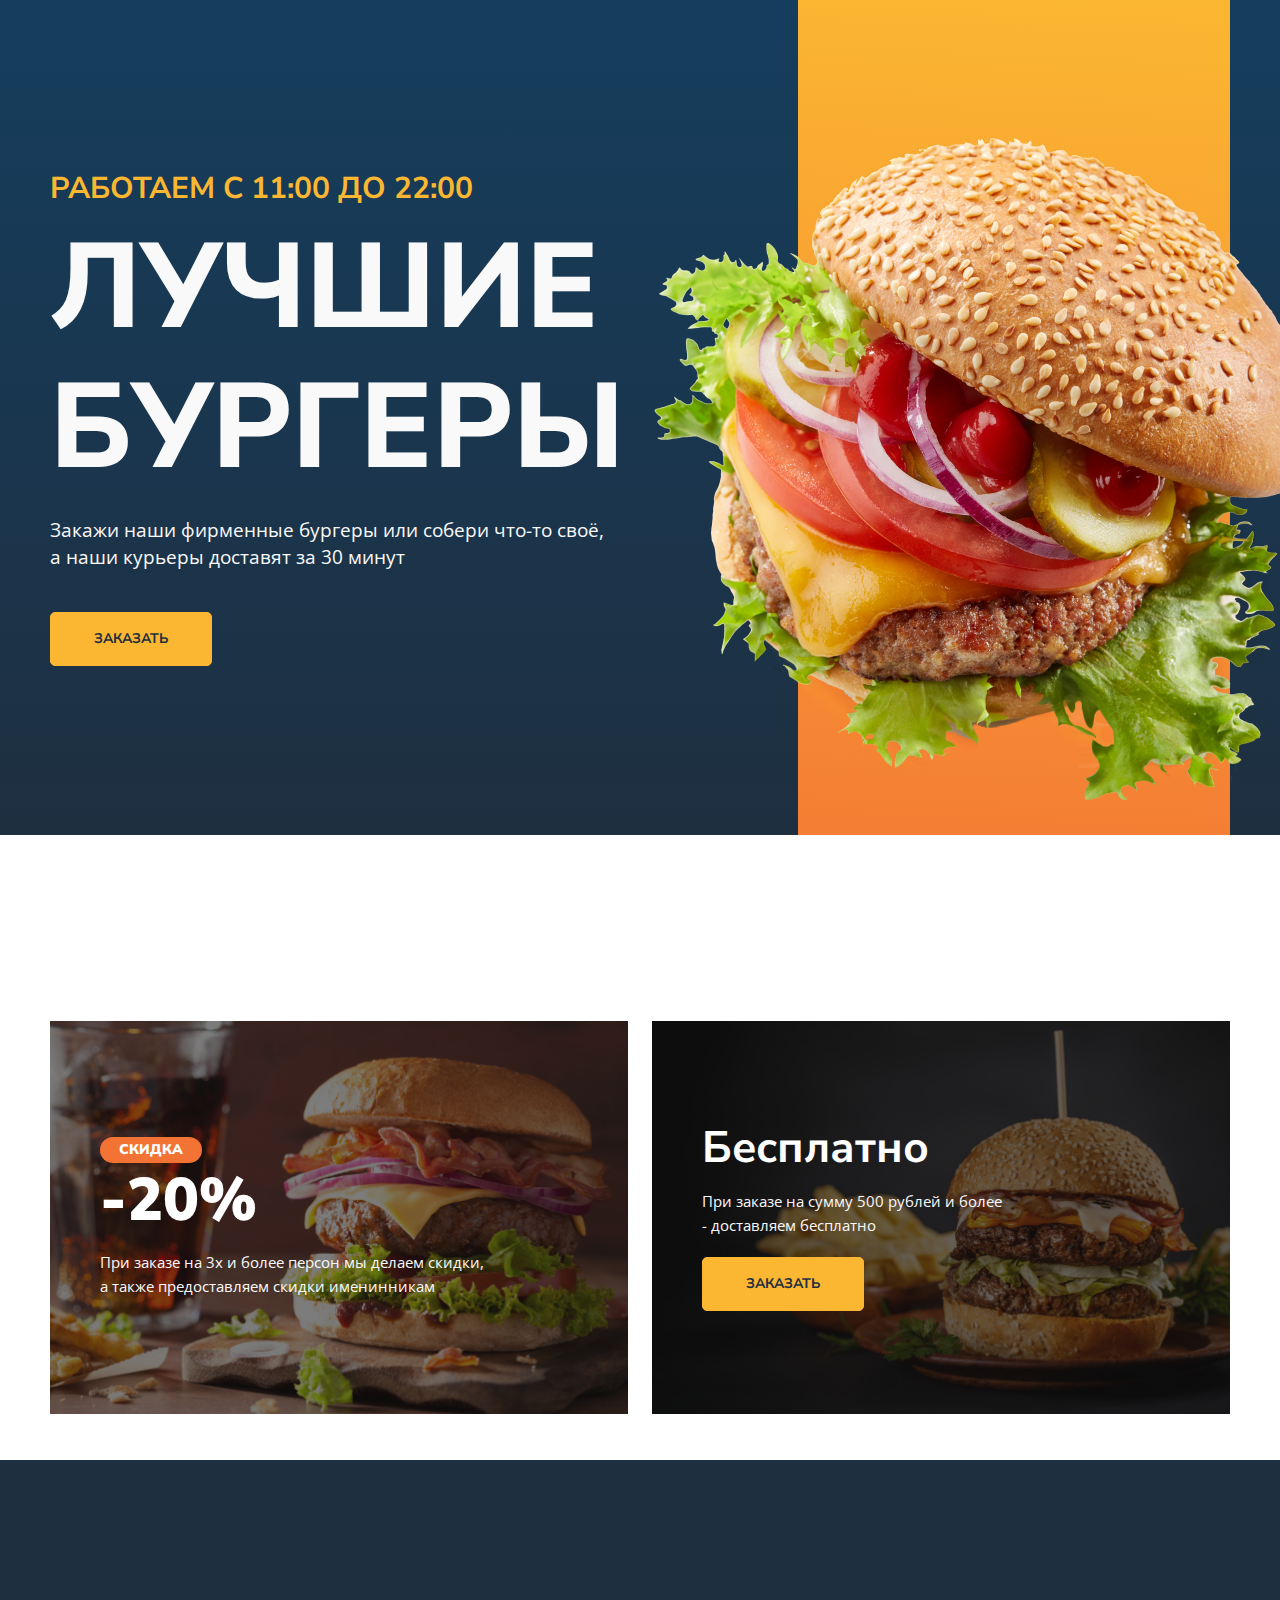
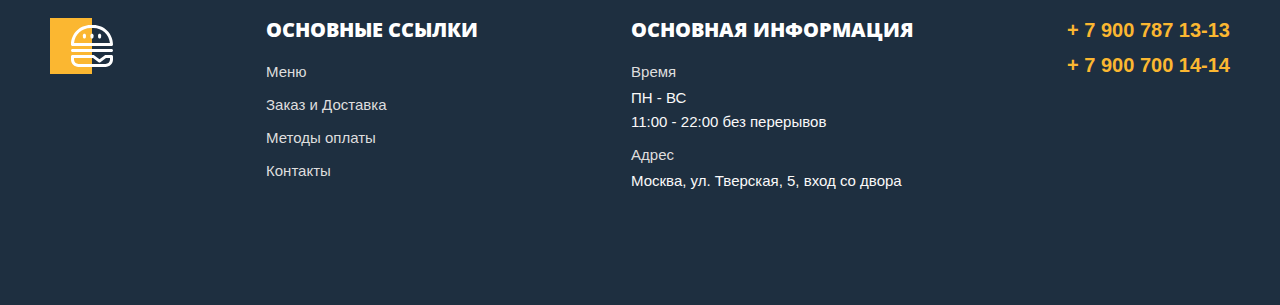
==== commit 92445cc3: "1" ====
--- a/index.html
+++ b/index.html
@@ -53,9 +53,13 @@
                     <h2>основные ссылки</h2>
                     <ul class="footer-list">
                         <li><a href="menu.html">Меню</a></li>
-                        <li><a href="#">Заказ и Доставка</a></li>
+                        <li><a href="menu.html">Заказ и Доставка</a></li>
                         <li><a href="#">Методы оплаты</a></li>
                         <li><a href="#">Контакты</a></li>
+                    </ul>
+                    <ul  class="footer-list footer-list-tel">
+                        <li><a href="+ 79007871313">+ 7 900 787 13-13</a></li>
+                        <li><a href="+ 79007001414">+ 7 900 700 14-14</a></li>
                     </ul>
                 </div>
                 <div class="footer-item">
--- a/css/main.css
+++ b/css/main.css
@@ -150,10 +150,10 @@
     background-image: url(../img/banner.jpg);
     background-repeat: no-repeat;
     background-size: cover;
-    background-position: center center;
+    background-position: 0 center;
     text-align: left;
     padding: 100px 100px 120px;
-    margin-bottom: 100px;
+    margin-bottom: 80px;
 }
 .banner-title span{
     font-size: 14px;
@@ -195,10 +195,14 @@
     padding: 18px 25px;
     text-transform: uppercase;
     border: 1px solid #FBB731;
+    transition: 1s;
 }
 .banner-link:hover{
     background-color: transparent;
     color: #FBB731;
+}
+.menu{
+    padding-top: 20px;
 }
 
 .menu-header{
@@ -361,6 +365,26 @@
     padding-left: 0;
     list-style: none;
 }
+.button-up{
+    background-color: #FBB731;
+    font-weight: 700;
+    font-size: 14px;
+    color: #1E2F40;
+    text-transform: uppercase;
+    text-decoration: none;
+    padding: 5px 20px;
+    position: fixed;
+    bottom: 20px;
+    right: 20px;
+    border-radius: 5px;
+    transition: 1s;
+}
+.button-up:hover{
+    background-color: #F37335;
+}
+.button-up.hidden{
+    opacity: 0;
+}
 /*Style index*/
 .main{
     background: linear-gradient(180deg, #0C4C7B -100%, #1E2F40 100%);
@@ -406,11 +430,20 @@
     background-color:#FBB731;
     border-radius: 5px;
     text-decoration: none;
-    padding: 20px 45px;
+    padding: 18px 43px;
     display: inline-block;
     text-transform: uppercase;
     font-size: 14px;
     font-weight: 700;
+    border: 1px solid #FBB731 ;
+}
+.content-link:hover{
+    background: transparent;
+    color: #FBB731;
+}
+.promo a:hover{
+    background: transparent;
+    color: #FBB731;
 }
 .visual{
     flex-grow: 1;
@@ -487,4 +520,149 @@
     font-weight: 700;
     margin-bottom: 10px;
     margin-top: 0;
+}
+/*Modal window*/
+.burger{
+    width: 34px;
+    height: 32px;
+    background-image: url(../img/burger.svg);
+    background-color: transparent;
+    background-repeat: no-repeat;
+    background-size: contain;
+    border: none;
+    cursor: pointer;
+}
+.modal{
+    background-color: #FFF8DC;
+    max-width: 200px;
+    text-align: center;
+    position: absolute;
+    top: -400px;
+    left: 0;
+    right: 0;
+    margin: 20px auto 0;
+    padding: 40px;
+    box-sizing: border-box;
+    transition: 0.5s;
+}
+.modal .header-nav{
+    flex-direction: column;
+    align-items: center;
+    gap: 23px;
+    margin: 0;
+}
+.burger-close{
+    background-image: url(../img/close.svg);
+    background-size: contain;
+    background-color: transparent;
+    background-repeat: no-repeat;
+    width: 22px;
+    height: 22px;
+    border: none;
+    position: absolute;
+    top: 20px;
+    right: 20px;
+    cursor: pointer;
+}
+/*Responsive menu adoptive @media*/
+
+@media (min-width:1001px){
+    .footer-list + .footer-list-tel{
+        display: none;
+    }
+}
+@media (min-width:766px){
+    .header-burger{
+        display: none;
+    }
+}
+@media (max-width: 1000px){
+    .container{
+        max-width: 738px;
+    }
+    .header-logo{
+        width: 150px;
+        height: 48px;
+        background-size:contain;
+    }
+    .header-nav{
+        gap: 22px;
+    }
+    .header-item {
+        flex-basis: 75.5%;
+    }
+    .bg{
+        margin-bottom: 72px;
+    }
+    .banner-box{
+        background-position: -80px center;
+        padding: 100px 40px 120px;
+    }
+    .menu-grid {
+        grid-template-columns: repeat(2,1fr);
+        gap: 50px 15px;
+    }
+    .menu-other{
+        overflow: hidden;
+        height: 558px;
+        margin-bottom: 140px;
+    }
+    .menu-other .menu-grid{
+        display: flex;
+        width: auto;
+        overflow-x: scroll;
+        overflow-y: hidden;
+        padding-bottom: 50px;
+    }
+    .menu-other ,.menu-grid-item{
+        flex: 0 0 281px;
+    }
+    .menu-other .menu-grid-cover,
+    .menu-other .menu-grid-cover img{
+        height: 320px;
+    }
+    .footer-tel{
+        display: none;
+    }
+    .footer-list + .footer-list{
+        display: block;
+    }
+}
+@media (max-width: 765px){
+    nav{
+        display: none;
+    }
+    .header{
+        gap: 21px;
+    }
+}
+@media (max-width:567px){
+    .breadcrumbs a{
+        font-size: 14px;
+    }
+    .title{
+        font-size: 38px;
+    }
+    .description {
+        font-size: 12px;
+    }
+    .bg{
+        padding: 55px 0;
+    }
+    .banner-box {
+        background-position: 17% center;
+        padding: 35px 24px 54px;
+    }
+}
+@media(max-width: 360px) {
+    .header-logo{
+        width: 116px;
+        height: 37px;
+        background-size: contain;
+    }
+}
+@media(max-width: 320px){
+    .banner-box{
+        background-position: 25% center;
+    }
 }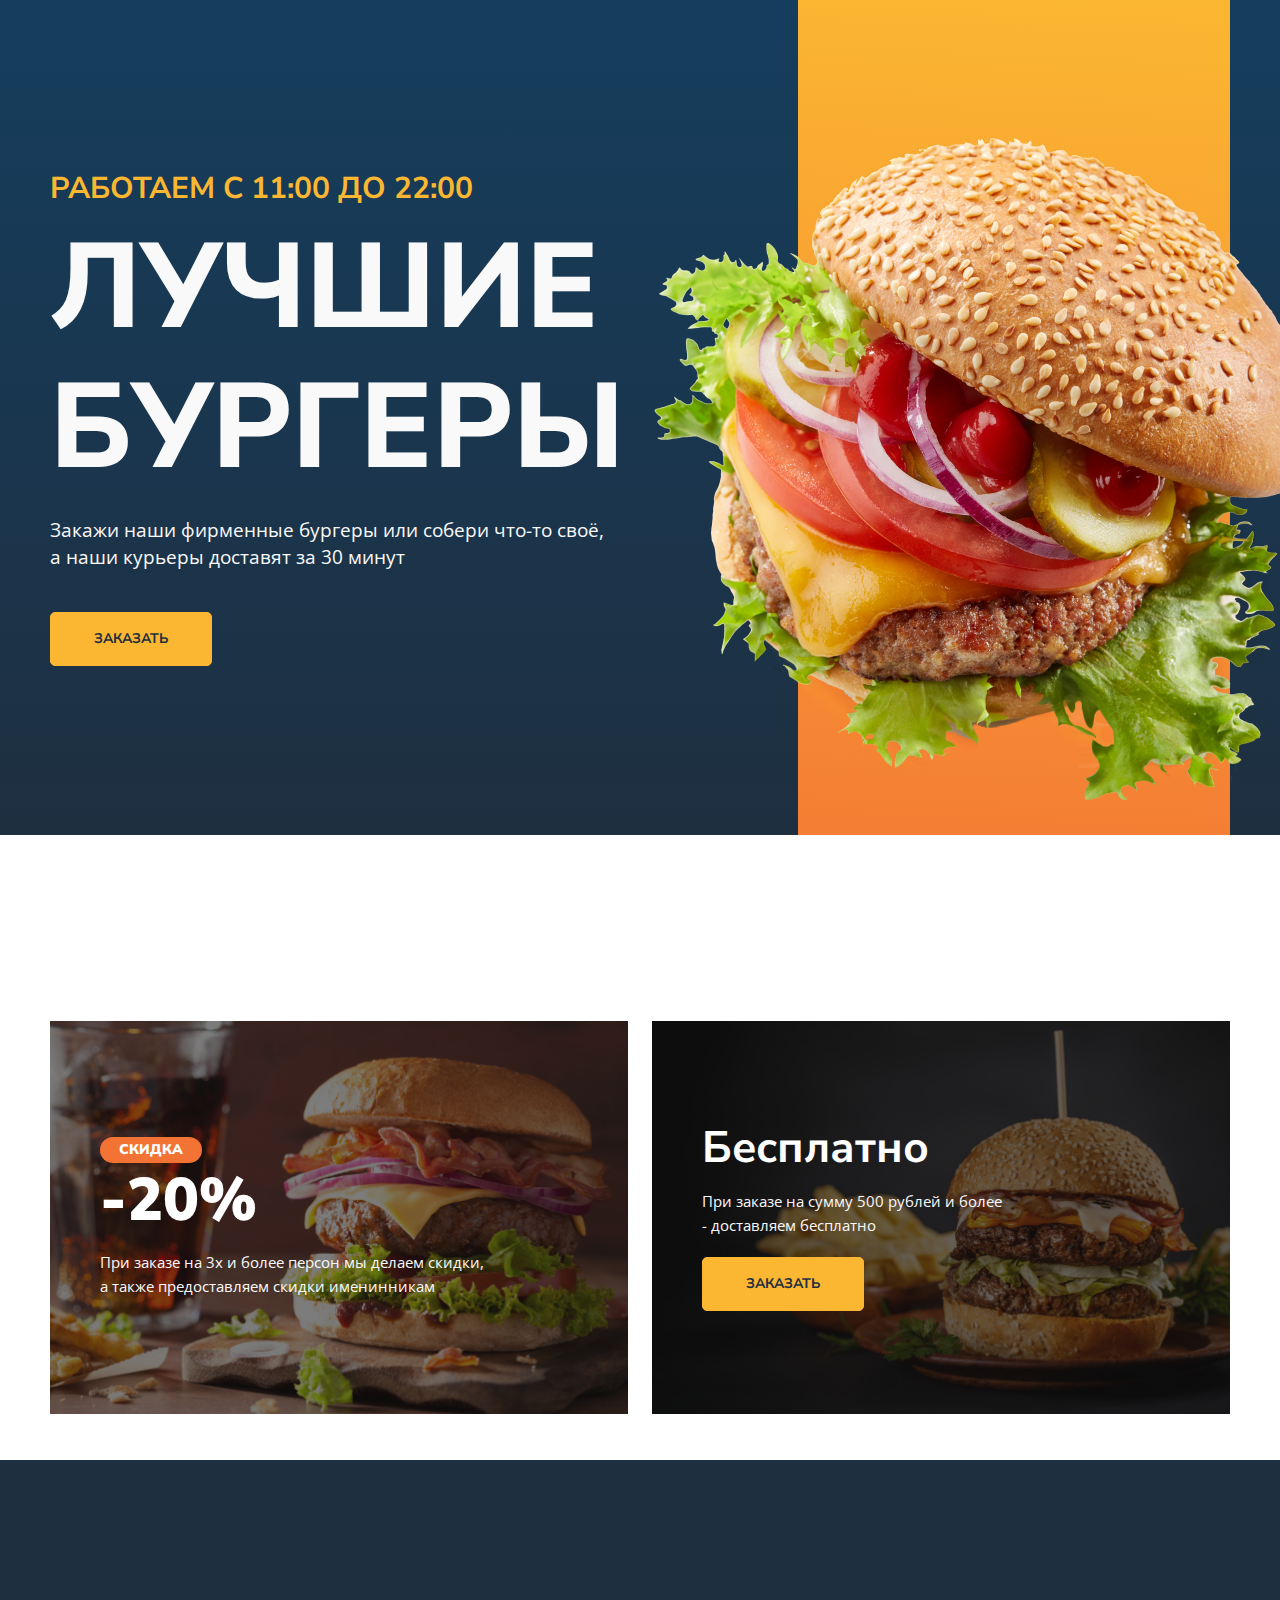
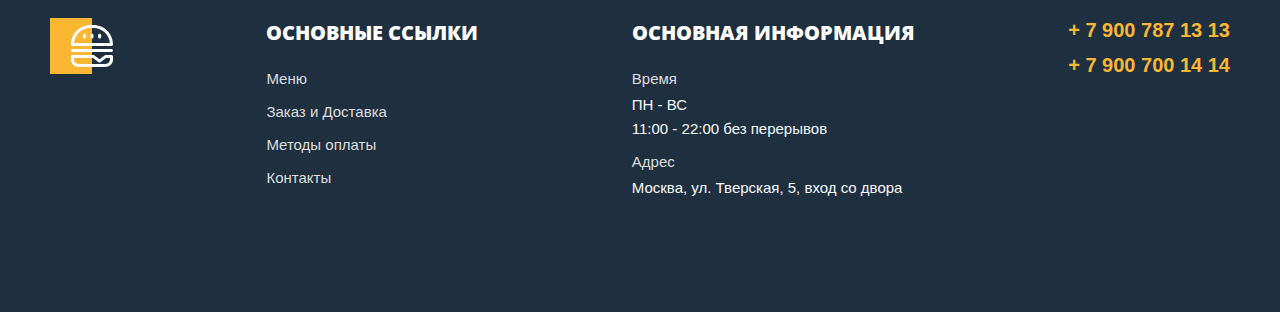
==== commit d8e67ceb: "add adoptive" ====
--- a/index.html
+++ b/index.html
@@ -46,7 +46,7 @@
     <div class="footer">
         <div class="container">
             <div class="footer-box">
-                <div class="item">
+                <div class="footer-item">
                     <img class="footer-logo" src="img/logo-footer.svg" alt="Logo">
                 </div>
                 <div class="footer-item">
@@ -58,8 +58,8 @@
                         <li><a href="#">Контакты</a></li>
                     </ul>
                     <ul  class="footer-list footer-list-tel">
-                        <li><a href="+ 79007871313">+ 7 900 787 13-13</a></li>
-                        <li><a href="+ 79007001414">+ 7 900 700 14-14</a></li>
+                        <li><a href="+ 79007871313">+ 7 900 787 13 13</a></li>
+                        <li><a href="+ 79007001414">+ 7 900 700 14 14</a></li>
                     </ul>
                 </div>
                 <div class="footer-item">
@@ -78,8 +78,8 @@
                </div>
                <div class="footer-tel">
                    <ul  class="footer-list footer-list-tel">
-                       <li><a href="+ 79007871313">+ 7 900 787 13-13</a></li>
-                       <li><a href="+ 79007001414">+ 7 900 700 14-14</a></li>
+                       <li><a href="+ 79007871313">+ 7 900 787 13 13</a></li>
+                       <li><a href="+ 79007001414">+ 7 900 700 14 14</a></li>
                    </ul>
                </div>
             </div>
--- a/css/main.css
+++ b/css/main.css
@@ -310,20 +310,19 @@
 .footer-box{
     display: flex;
     justify-content: space-between;
+    gap: 20px;
 }
 .footer-logo{
     height: 56px;
     width: 63px;
 }
-.footer-item{
-    flex:0 0 auto;
-}
 .footer-item h2{
     font-size: 20px;
     font-weight: 800;
     text-transform: uppercase;
     margin-bottom: 19px;
     margin-top: 0%;
+    line-height: 1.5;
 }
 .footer-list li{
     margin-bottom: 9px;
@@ -605,7 +604,11 @@
     .menu-other{
         overflow: hidden;
         height: 558px;
-        margin-bottom: 140px;
+        margin-bottom: 100px;
+        padding-bottom: 13px;
+    }
+    .menu-other .container{
+        padding-right: 0;
     }
     .menu-other .menu-grid{
         display: flex;
@@ -627,6 +630,9 @@
     .footer-list + .footer-list{
         display: block;
     }
+    .button-up{
+        display: none;
+    }
 }
 @media (max-width: 765px){
     nav{
@@ -637,6 +643,17 @@
     }
 }
 @media (max-width:567px){
+    .header{
+        padding-top: 19px;
+        padding-bottom: 19px;
+    }
+    .header-logo {
+        width: 116px;
+        height: 37px;
+    }
+    .bg{
+        margin-bottom: 33px;
+    }
     .breadcrumbs a{
         font-size: 14px;
     }
@@ -652,17 +669,85 @@
     .banner-box {
         background-position: 17% center;
         padding: 35px 24px 54px;
-    }
-}
-@media(max-width: 360px) {
-    .header-logo{
-        width: 116px;
-        height: 37px;
-        background-size: contain;
-    }
+        margin-bottom: 30px;
+    }
+    .menu-header {
+        margin-bottom: 30px;
+    }
+    .menu-title {
+        font-size: 27px;
+    }
+    .menu-select{
+        font-size: 12px;
+        flex-basis: 136px;
+        padding: 13px 24px 13px 15px;
+        background-position: 91% center;
+    }
+    .menu-grid {
+        gap: 25px 15px;
+        margin-bottom: 50px;
+    }
+    .menu-grid-cover {
+        height: 56vw;
+        padding-bottom: 10px;
+    }
+    .menu-other {
+        margin-bottom: 20px;
+        padding-bottom: 13px;
+    }
+   
+    .menu-other .menu-grid {
+        padding-bottom: 24vw;
+    }
+    .menu-grid-cover img {
+        height: 100%;
+    }
+    .menu-grid-title {
+        font-size: 13px;
+    }
+    .menu-grid-price {
+        font-size: 16px;
+        margin-bottom: 10px;
+    }
+    .menu-other .menu-grid-cover img{
+        height: 100%;
+    }
+    .menu-grid-item {
+        flex: 0 0 38vw;
+    }
+    .footer{
+        padding-top: 60px;
+        padding-bottom: 60px;
+    }
+    .footer-list + .footer-list-tel{
+        display: none;
+    }
+    .footer-tel {
+        display: block;
+    }
+    .footer-box {
+        display: grid;
+        grid-template-columns: 30% 70%;
+        grid-template-areas: "logo tel" "links links" "info info" ;
+        gap: 0;
+    }
+    .footer-item:nth-child(1) {
+        grid-area: logo;
+    }
+    .footer-item:nth-child(2) {
+        grid-area: links;
+    }
+    .footer-item:nth-child(3) {
+        grid-area: info;
+    }
+   .footer-tel{
+       grid-area: tel;
+       text-align: right;
+   }
 }
 @media(max-width: 320px){
     .banner-box{
         background-position: 25% center;
     }
-}+}
+/*--------------------------------------------------------------------------------------------------------------------------*/
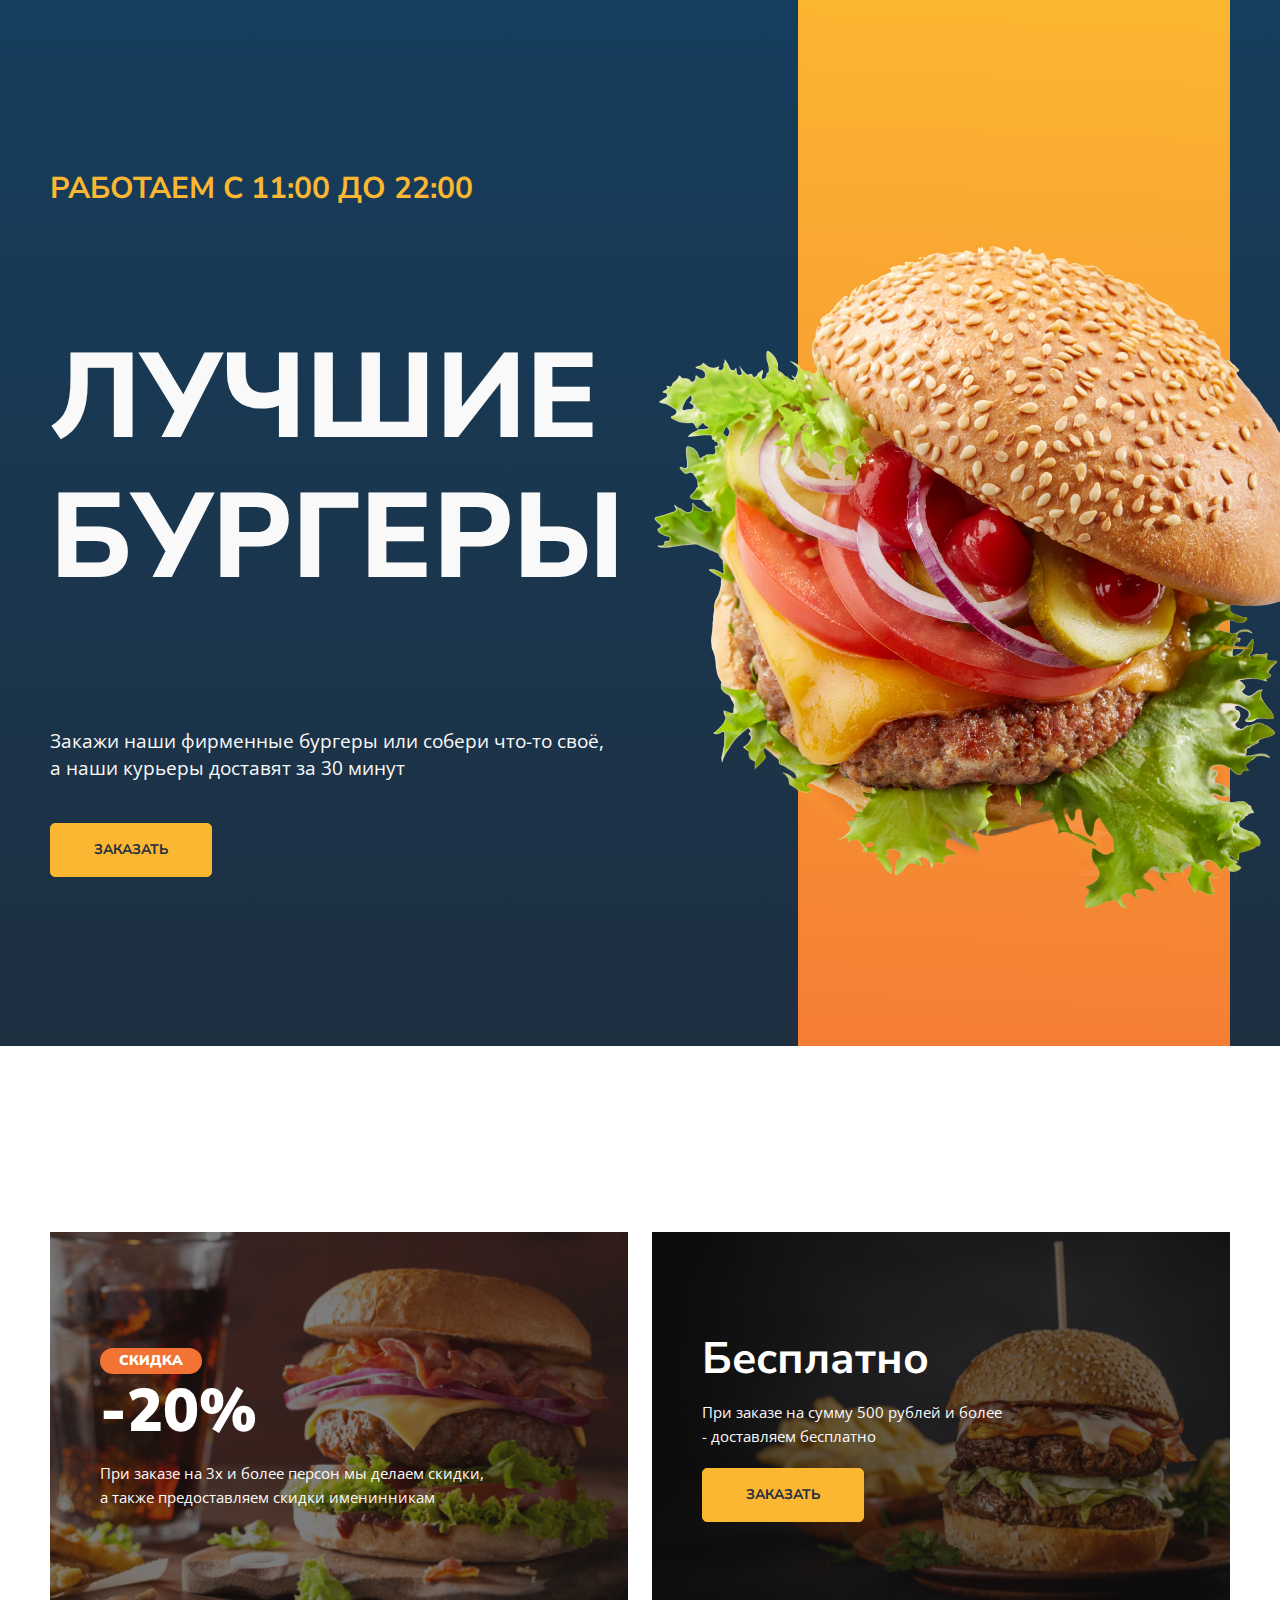
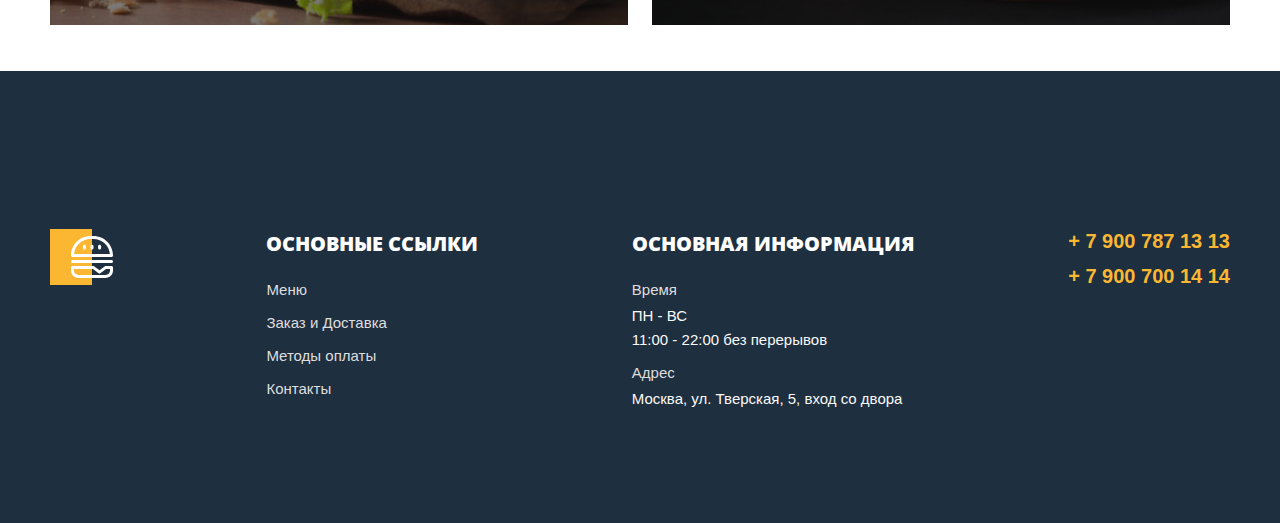
==== commit c527dd3b: "add adoptive" ====
--- a/index.html
+++ b/index.html
@@ -17,7 +17,7 @@
          <div class="content">
              <h1 class="content-title">
                  <span>работаем с 11:00 до 22:00</span>
-                 Лучшие бургеры
+                <P>Лучшие бургеры</P> 
             </h1>
             <p class="content-text">Закажи наши фирменные бургеры или собери что-то своё,<br>а&nbsp;наши курьеры доставят за&nbsp;30&nbsp;минут</p>
             <a class="content-link" href="menu.html">заказать</a>
--- a/css/main.css
+++ b/css/main.css
@@ -459,6 +459,7 @@
     width: 829px;
     position: absolute;
     right: -168px;
+    top: 108px;
 }
 .promo{
     padding-top: 186px;
@@ -563,7 +564,7 @@
     right: 20px;
     cursor: pointer;
 }
-/*Responsive menu adoptive @media*/
+/*Responsive Menu adoptive @media*/
 
 @media (min-width:1001px){
     .footer-list + .footer-list-tel{
@@ -750,4 +751,45 @@
         background-position: 25% center;
     }
 }
-/*--------------------------------------------------------------------------------------------------------------------------*/
+/*Responsive Index adoptive @media*/
+@media (max-width:567px){
+    .wrapper {
+       display: block;
+    }
+    .content {
+        padding: 42px 15px 160px 15px;
+    }
+    .content-title{
+        font-size: 58px;
+    }
+    .content-title span {
+        font-size: 14px;
+    }
+    .content-title p{
+        margin-right: 22px;
+        line-height: 69px;
+
+    }
+    .visual-bg {
+        display: none;
+    }
+    .main img {
+        width: 298px;
+        height: 298px;
+        right: 0px;
+        top: -216px;
+    }
+    .content-text{
+      
+    }
+    .promo {
+        padding-top: 95px;
+    }
+    .promo .wrapper{
+        display: block;
+    }
+    .promo-left {
+        margin-bottom: 25px;
+    }
+}
+
